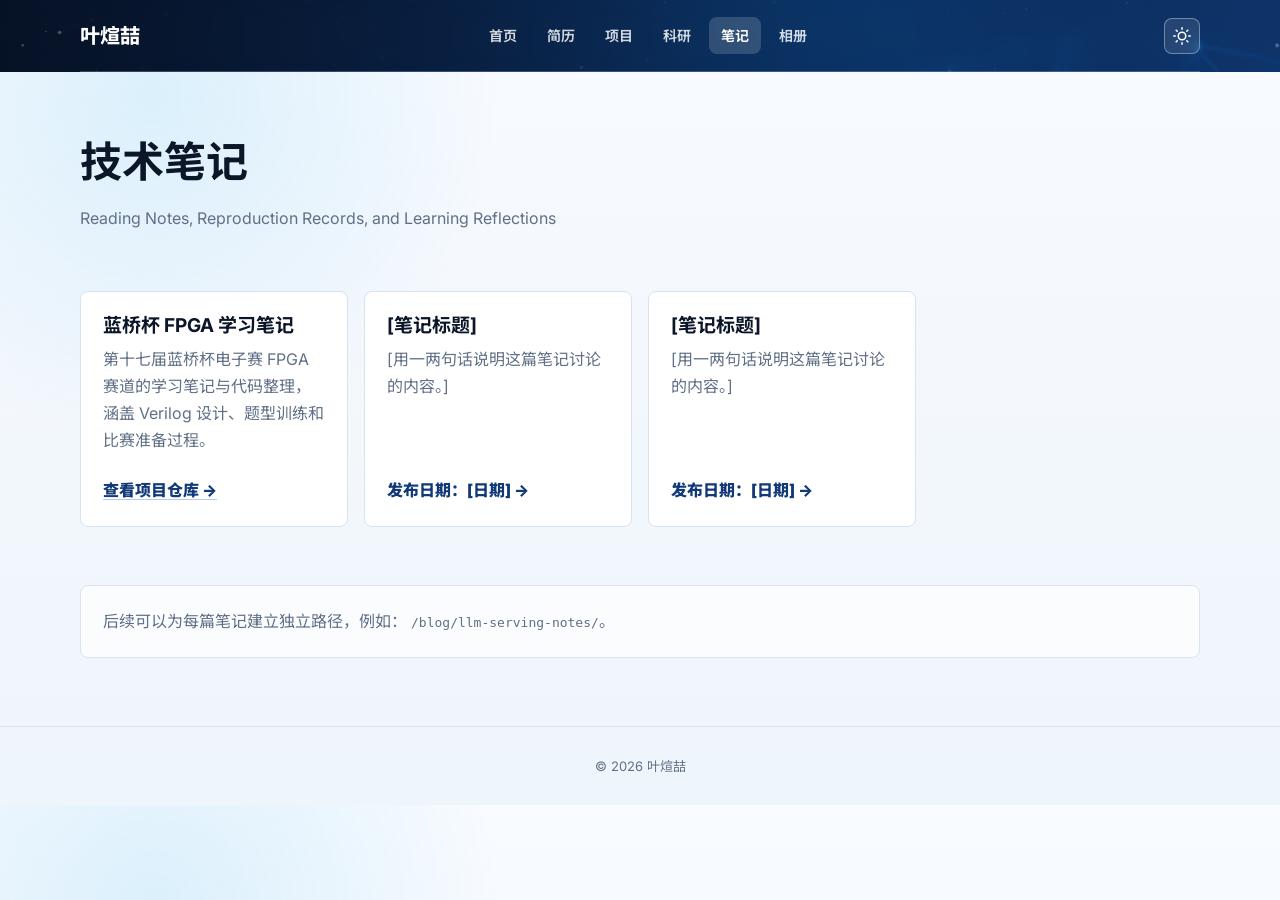
==== blog/index.html @ 45ea2458 "全面美化: 头像、暗色模式、打字机效果、滚动动画、汉堡菜单、粒子背景、SVG图标、联系方式、SEO优化" ====
<!doctype html>
<html lang="zh-CN">
<head>
  <meta charset="utf-8">
  <meta name="viewport" content="width=device-width, initial-scale=1">
  <title>叶煊喆 | Notes</title>
  <meta name="description" content="叶煊喆的技术笔记 — 课程学习、论文阅读、FPGA 开发与竞赛复现记录。">
  <link rel="icon" href="data:image/svg+xml,<svg xmlns='http://www.w3.org/2000/svg' viewBox='0 0 100 100'><text y='.9em' font-size='90'>⚡</text></svg>">
  <link rel="preconnect" href="https://fonts.googleapis.com">
  <link rel="preconnect" href="https://fonts.gstatic.com" crossorigin>
  <link rel="stylesheet" href="/assets/css/style.css">
</head>

<body>
  <header class="site-header">
    <canvas id="particle-canvas"></canvas>
    <div class="nav-wrap">
      <a class="brand" href="/">叶煊喆</a>
      <button class="hamburger" aria-label="菜单" aria-expanded="false">
        <span></span><span></span><span></span>
      </button>
      <nav class="nav">
        <a href="/">首页</a>
        <a href="/cv/">简历</a>
        <a href="/projects/">项目</a>
        <a href="/research/">科研</a>
        <a class="active" href="/blog/">笔记</a>
        <a href="/gallery/">相册</a>
      </nav>
      <button class="theme-toggle" aria-label="切换主题">
        <svg class="icon-sun" viewBox="0 0 24 24"><circle cx="12" cy="12" r="5"/><line x1="12" y1="1" x2="12" y2="3"/><line x1="12" y1="21" x2="12" y2="23"/><line x1="4.22" y1="4.22" x2="5.64" y2="5.64"/><line x1="18.36" y1="18.36" x2="19.78" y2="19.78"/><line x1="1" y1="12" x2="3" y2="12"/><line x1="21" y1="12" x2="23" y2="12"/><line x1="4.22" y1="19.78" x2="5.64" y2="18.36"/><line x1="18.36" y1="5.64" x2="19.78" y2="4.22"/></svg>
        <svg class="icon-moon" viewBox="0 0 24 24" style="display:none"><path d="M21 12.79A9 9 0 1 1 11.21 3 7 7 0 0 0 21 12.79z"/></svg>
      </button>
    </div>
  </header>

  <main>
    <div class="container">
      <h1 class="page-title">技术笔记</h1>
      <p class="page-intro">Reading Notes, Reproduction Records, and Learning Reflections</p>

      <section class="section">
        <div class="card-grid">
          <article class="card">
            <h3>蓝桥杯 FPGA 学习笔记</h3>
            <p>第十七届蓝桥杯电子赛 FPGA 赛道的学习笔记与代码整理，涵盖 Verilog 设计、题型训练和比赛准备过程。</p>
            <a class="card-link text-link" href="https://github.com/EricYXZ/lanqiao-fpga-17th" target="_blank" rel="noopener noreferrer">查看项目仓库</a>
          </article>

          <article class="card">
            <h3>[笔记标题]</h3>
            <p>[用一两句话说明这篇笔记讨论的内容。]</p>
            <span class="card-link">发布日期：[日期]</span>
          </article>

          <article class="card">
            <h3>[笔记标题]</h3>
            <p>[用一两句话说明这篇笔记讨论的内容。]</p>
            <span class="card-link">发布日期：[日期]</span>
          </article>
        </div>
      </section>

      <section class="section">
        <div class="empty-note">
          后续可以为每篇笔记建立独立路径，例如：
          <code>/blog/llm-serving-notes/</code>。
        </div>
      </section>
    </div>
  </main>

  <footer class="site-footer">
    <div>© 2026 叶煊喆</div>
    <div class="visitor-stats" id="busuanzi_container_site_pv" style="display:none;">
      累计访问 <span id="busuanzi_value_site_pv"></span> 次 · 累计访客 <span id="busuanzi_value_site_uv"></span> 人
    </div>
  </footer>
  <script src="/assets/js/main.js"></script>
  <script async src="https://busuanzi.ibruce.info/busuanzi/2.3/busuanzi.pure.mini.js"></script>
</body>
</html>
---- assets/css/style.css ----
@import url('https://fonts.googleapis.com/css2?family=Inter:wght@400;500;600;650;700;800;900&family=Noto+Sans+SC:wght@400;500;600;700;800;900&display=swap');

:root {
  --ink: #0b1628;
  --text: #203149;
  --muted: #607086;
  --line: #d7e3f1;
  --paper: #ffffff;
  --wash: #f4f8fd;
  --blue: #2563eb;
  --blue-dark: #123a78;
  --cyan: #0ea5e9;
  --gold: #f0b429;
  --green: #14b8a6;
  --shadow: 0 18px 40px rgba(9, 33, 72, 0.12);
  --shadow-soft: 0 10px 28px rgba(9, 33, 72, 0.08);
  --radius: 10px;
}

/* ===== Dark Mode ===== */
[data-theme="dark"],
@media (prefers-color-scheme: dark) {
  :root:not([data-theme="light"]) {
    --ink: #e8edf5;
    --text: #c0cdde;
    --muted: #7b8ca8;
    --line: #2a3850;
    --paper: #141f30;
    --wash: #0f1826;
    --shadow: 0 18px 40px rgba(0, 0, 0, 0.32);
    --shadow-soft: 0 10px 28px rgba(0, 0, 0, 0.24);
  }
  :root:not([data-theme="light"]) body {
    background: radial-gradient(circle at 12% 12%, rgba(14, 165, 233, 0.08), transparent 26%),
                linear-gradient(180deg, #101c2e 0%, #0d1522 42%, #0a101c 100%);
  }
  :root:not([data-theme="light"]) .intro-band {
    background: var(--paper);
  }
  :root:not([data-theme="light"]) .site-footer {
    border-color: var(--line);
  }
  :root:not([data-theme="light"]) .summary {
    background: linear-gradient(135deg, #1a2a44, #141f30);
  }
  :root:not([data-theme="light"]) .tag {
    background: var(--paper);
    border-color: var(--line);
    color: #93b8e8;
  }
  :root:not([data-theme="light"]) .tag:hover {
    background: #1a3a5c;
  }
  :root:not([data-theme="light"]) .card-icon {
    background: #1e3050;
    color: #6ab0f0;
  }
  :root:not([data-theme="light"]) .card:hover .card-icon {
    color: var(--paper);
    background: linear-gradient(135deg, var(--blue), var(--cyan));
  }
  :root:not([data-theme="light"]) .photo-card {
    background: var(--paper);
  }
  :root:not([data-theme="light"]) .certificate-link::after {
    background: #1e3050;
    color: #6ab0f0;
  }
}

* {
  box-sizing: border-box;
}

html {
  scroll-behavior: smooth;
}

body {
  margin: 0;
  color: var(--text);
  background:
    radial-gradient(circle at 12% 12%, rgba(14, 165, 233, 0.12), transparent 26%),
    linear-gradient(180deg, #f8fbff 0%, var(--wash) 42%, #eef5fb 100%);
  font-family: "Inter", "Noto Sans SC", "Microsoft YaHei", "PingFang SC", Arial, sans-serif;
  line-height: 1.7;
}

a {
  color: inherit;
  text-decoration: none;
}

.text-link,
.entry-title a {
  color: var(--blue-dark);
  font-weight: 800;
  text-decoration: underline;
  text-decoration-color: rgba(37, 99, 235, 0.35);
  text-underline-offset: 3px;
  transition: color 0.18s ease, text-decoration-color 0.18s ease;
}

.text-link:hover,
.entry-title a:hover {
  color: var(--blue);
  text-decoration-color: currentColor;
}

.site-header {
  position: relative;
  overflow: hidden;
  color: var(--paper);
  background:
    linear-gradient(90deg, rgba(6, 18, 38, 0.92), rgba(10, 37, 78, 0.68) 48%, rgba(6, 18, 38, 0.2)),
    url("/assets/img/hero-chip.png") center / cover no-repeat;
  background-attachment: fixed;
}

.site-header:not(.hero-header) {
  background:
    linear-gradient(90deg, rgba(6, 18, 38, 0.94), rgba(18, 64, 127, 0.76)),
    url("/assets/img/hero-chip.png") center 40% / cover no-repeat;
  background-attachment: fixed;
}

.nav-wrap,
.container {
  width: min(1120px, calc(100% - 40px));
  margin: 0 auto;
}

.nav-wrap {
  position: relative;
  z-index: 1;
  min-height: 72px;
  display: flex;
  align-items: center;
  justify-content: space-between;
  gap: 24px;
  border-bottom: 1px solid rgba(255, 255, 255, 0.2);
  backdrop-filter: blur(10px);
}

.brand {
  font-size: 20px;
  font-weight: 800;
  letter-spacing: 0;
}

.nav {
  display: flex;
  flex-wrap: wrap;
  gap: 6px;
}

.nav a {
  position: relative;
  padding: 7px 12px;
  border-radius: 8px;
  color: rgba(255, 255, 255, 0.82);
  font-size: 14px;
  font-weight: 650;
  transition: background 0.18s ease, color 0.18s ease, transform 0.18s ease;
}

.nav a:hover,
.nav a.active {
  color: var(--paper);
  background: rgba(255, 255, 255, 0.16);
}

.nav a:hover {
  transform: translateY(-2px);
}

.hero-header {
  min-height: 78vh;
}

.hero {
  max-width: 760px;
  margin-left: max(calc((100% - 1120px) / 2), 20px);
  padding: clamp(78px, 12vw, 132px) 0 clamp(44px, 7vw, 72px);
}

.eyebrow,
.section-kicker {
  margin: 0 0 10px;
  color: var(--gold);
  font-size: 12px;
  font-weight: 800;
  letter-spacing: 0;
  text-transform: uppercase;
}

.hero h1 {
  margin: 0;
  color: var(--paper);
  font-size: clamp(46px, 8vw, 82px);
  line-height: 0.98;
  letter-spacing: 0;
}

.hero-copy {
  max-width: 680px;
  margin: 24px 0 0;
  color: rgba(255, 255, 255, 0.9);
  font-size: clamp(17px, 2vw, 20px);
}

.hero-actions {
  display: flex;
  flex-wrap: wrap;
  gap: 12px;
  margin-top: 32px;
}

.button {
  display: inline-flex;
  min-height: 44px;
  align-items: center;
  justify-content: center;
  padding: 10px 18px;
  border-radius: 8px;
  font-weight: 800;
  transition: transform 0.18s ease, box-shadow 0.18s ease, background 0.18s ease;
}

.button.primary {
  color: var(--ink);
  background: var(--paper);
}

.button.secondary {
  border: 1px solid rgba(255, 255, 255, 0.6);
  color: var(--paper);
}

.button:hover {
  transform: translateY(-2px);
  box-shadow: 0 14px 26px rgba(0, 0, 0, 0.18);
}

.hero-meta {
  display: grid;
  max-width: 680px;
  grid-template-columns: repeat(3, minmax(0, 1fr));
  gap: 1px;
  margin-top: 48px;
  overflow: hidden;
  border: 1px solid rgba(255, 255, 255, 0.22);
  border-radius: 8px;
  background: rgba(255, 255, 255, 0.18);
  backdrop-filter: blur(12px);
}

.hero-meta div {
  min-width: 0;
  padding: 16px;
  background: rgba(255, 255, 255, 0.1);
  transition: background 0.18s ease, transform 0.18s ease;
}

.hero-meta div:hover {
  background: rgba(255, 255, 255, 0.17);
  transform: translateY(-2px);
}

.meta-value,
.meta-label {
  display: block;
}

.meta-value {
  overflow: hidden;
  color: var(--paper);
  font-weight: 800;
  text-overflow: ellipsis;
  white-space: nowrap;
}

.meta-label {
  margin-top: 2px;
  color: rgba(255, 255, 255, 0.72);
  font-size: 12px;
}

main {
  padding: 0 0 68px;
}

.intro-band {
  border-bottom: 1px solid var(--line);
  background: var(--paper);
}

.intro-grid {
  display: grid;
  grid-template-columns: minmax(170px, 0.7fr) minmax(0, 1.8fr);
  gap: 42px;
  padding: 44px 0;
}

.intro-grid h2,
.section-heading h2,
.section h2 {
  margin: 0;
  color: var(--ink);
  font-size: clamp(25px, 3vw, 34px);
  line-height: 1.18;
}

.lead {
  margin: 0;
  color: var(--text);
  font-size: 18px;
}

.section {
  margin-top: 58px;
}

.section-heading {
  margin-bottom: 22px;
}

.section h2,
.section-heading h2,
.intro-grid h2 {
  position: relative;
}

.section h2::after,
.section-heading h2::after,
.intro-grid h2::after {
  content: "";
  width: 44px;
  height: 3px;
  display: block;
  margin-top: 12px;
  border-radius: 999px;
  background: linear-gradient(90deg, var(--blue), var(--green));
}

.feature-grid {
  display: grid;
  grid-template-columns: repeat(3, minmax(0, 1fr));
  gap: 18px;
}

.feature,
.card,
.summary,
.empty-note {
  border: 1px solid var(--line);
  border-radius: 8px;
  background: var(--paper);
  transition: transform 0.2s ease, box-shadow 0.2s ease, border-color 0.2s ease, background 0.2s ease;
}

.feature {
  padding: 22px;
  box-shadow: 0 10px 24px rgba(29, 47, 39, 0.06);
}

.feature:hover,
.summary:hover,
.empty-note:hover {
  transform: translateY(-3px);
  border-color: rgba(37, 99, 235, 0.24);
  box-shadow: var(--shadow-soft);
}

.feature-mark {
  display: inline-block;
  margin-bottom: 18px;
  color: var(--cyan);
  font-size: 12px;
  font-weight: 900;
}

.feature h3,
.card h3 {
  margin: 0 0 8px;
  color: var(--ink);
  font-size: 19px;
  line-height: 1.28;
}

.feature p,
.card p {
  margin: 0;
  color: var(--muted);
}

.card-grid {
  display: grid;
  grid-template-columns: repeat(4, minmax(0, 1fr));
  gap: 16px;
}

.home-card-grid {
  grid-template-columns: repeat(5, minmax(0, 1fr));
}

.card {
  min-height: 220px;
  display: flex;
  flex-direction: column;
  padding: 22px;
}

.card:hover {
  transform: translateY(-5px);
  border-color: rgba(37, 99, 235, 0.35);
  box-shadow: var(--shadow);
}

.card:hover .card-icon {
  color: var(--paper);
  background: linear-gradient(135deg, var(--blue), var(--cyan));
}

.card-icon {
  width: 42px;
  height: 42px;
  display: inline-flex;
  align-items: center;
  justify-content: center;
  margin-bottom: 24px;
  border-radius: 8px;
  color: var(--blue-dark);
  background: #e6f0ff;
  font-size: 12px;
  font-weight: 900;
  transition: color 0.18s ease, background 0.18s ease, transform 0.18s ease;
}

.card:hover .card-icon {
  transform: scale(1.06);
}

.card-link {
  margin-top: auto;
  padding-top: 22px;
  color: var(--blue-dark);
  font-weight: 850;
}

.card-link::after {
  content: " ->";
}

.page-title {
  margin: 0 0 8px;
  color: var(--ink);
  font-size: clamp(30px, 4vw, 42px);
}

.page-intro {
  margin: 0 0 36px;
  color: var(--muted);
}

body > main > .container:first-child {
  padding-top: 54px;
}

.section h2 {
  margin-bottom: 18px;
  font-size: 24px;
}

.summary {
  padding: 22px;
  border-left: 5px solid var(--blue);
  background: linear-gradient(135deg, #edf5ff, #f9fcff);
}

.entry {
  position: relative;
  margin-left: 6px;
  padding: 0 0 30px 24px;
  border-left: 1px solid var(--line);
  transition: transform 0.2s ease;
}

.entry:last-child {
  padding-bottom: 0;
}

.entry::before {
  content: "";
  position: absolute;
  top: 8px;
  left: -6px;
  width: 11px;
  height: 11px;
  border-radius: 50%;
  background: var(--cyan);
  box-shadow: 0 0 0 5px rgba(14, 165, 233, 0.12);
  transition: transform 0.2s ease, box-shadow 0.2s ease, background 0.2s ease;
}

.entry:hover {
  transform: translateX(4px);
}

.entry:hover::before {
  background: var(--gold);
  box-shadow: 0 0 0 7px rgba(215, 168, 74, 0.15);
  transform: scale(1.12);
}

.entry-header {
  display: flex;
  flex-wrap: wrap;
  align-items: baseline;
  justify-content: space-between;
  gap: 12px;
}

.entry-title {
  margin: 0;
  color: var(--ink);
  font-size: 18px;
  font-weight: 800;
}

.organization {
  margin: 4px 0 8px;
  color: var(--blue-dark);
  font-weight: 750;
}

.date {
  color: var(--muted);
  font-size: 14px;
}

.award-group {
  margin-top: 16px;
}

.award-toggle {
  position: relative;
  width: fit-content;
  min-height: 42px;
  display: flex;
  align-items: center;
  gap: 8px;
  padding: 8px 16px;
  border: 1px solid var(--line);
  border-radius: 8px;
  color: var(--blue-dark);
  background: var(--paper);
  cursor: pointer;
  font-weight: 850;
  user-select: none;
  transition: transform 0.18s ease, box-shadow 0.18s ease, border-color 0.18s ease, background 0.18s ease;
}

.award-toggle::before {
  content: "+";
  width: 20px;
  height: 20px;
  display: inline-flex;
  align-items: center;
  justify-content: center;
  border-radius: 50%;
  color: var(--paper);
  background: var(--blue);
  font-size: 14px;
  line-height: 1;
  transition: transform 0.22s ease, background 0.18s ease;
}

.award-group[open] > .award-toggle::before {
  transform: rotate(45deg);
  background: var(--green);
}

.award-toggle:hover {
  transform: translateY(-2px);
  border-color: rgba(37, 99, 235, 0.35);
  box-shadow: 0 8px 18px rgba(9, 33, 72, 0.08);
}

.award-list {
  margin-top: 22px;
}

.animated-details > .award-list {
  max-height: var(--details-height, none);
  overflow: hidden;
  opacity: 1;
  transform: translateY(0);
  transition: max-height 0.26s ease, opacity 0.22s ease, transform 0.22s ease;
}

.animated-details.is-closing > .award-list,
.animated-details:not([open]) > .award-list {
  max-height: 0;
  opacity: 0;
  transform: translateY(-8px);
}

.animated-details.is-opening > .award-list {
  max-height: var(--details-height, 1000px);
  opacity: 1;
  transform: translateY(0);
}

.certificate-link {
  white-space: nowrap;
  display: inline-flex;
  align-items: center;
  gap: 6px;
  padding: 2px 0;
}

.certificate-link::after {
  content: "证书";
  padding: 2px 7px;
  border-radius: 999px;
  background: #e6f0ff;
  color: var(--blue-dark);
  font-size: 12px;
  font-weight: 800;
  text-decoration: none;
  transition: background 0.18s ease, color 0.18s ease;
}

.certificate-link:hover::after {
  color: var(--paper);
  background: var(--blue);
}

.certificate-missing {
  color: var(--muted);
  font-size: 14px;
}

ul {
  margin: 8px 0 0;
  padding-left: 22px;
}

.tags {
  display: flex;
  flex-wrap: wrap;
  gap: 9px;
}

.tag {
  padding: 6px 12px;
  border: 1px solid #c8d9f0;
  border-radius: 999px;
  background: var(--paper);
  color: var(--blue-dark);
  font-size: 14px;
  font-weight: 650;
  transition: transform 0.18s ease, border-color 0.18s ease, background 0.18s ease, color 0.18s ease;
}

.tag:hover {
  transform: translateY(-2px);
  border-color: rgba(20, 184, 166, 0.45);
  background: #e9fbf8;
  color: #0f766e;
}

.empty-note {
  padding: 22px;
  color: var(--muted);
  background: rgba(255, 255, 255, 0.72);
}

.gallery-heading {
  display: flex;
  align-items: end;
  justify-content: space-between;
  gap: 24px;
  margin-bottom: 22px;
}

.gallery-caption {
  max-width: 360px;
  margin: 0;
  color: var(--muted);
  text-align: right;
}

.photo-grid {
  display: grid;
  grid-template-columns: repeat(3, minmax(0, 1fr));
  gap: 18px;
}

.photo-card {
  min-width: 0;
  margin: 0;
  overflow: hidden;
  border: 1px solid var(--line);
  border-radius: 8px;
  background: var(--paper);
  box-shadow: 0 10px 24px rgba(29, 47, 39, 0.06);
  transition: transform 0.22s ease, box-shadow 0.22s ease, border-color 0.22s ease;
}

.photo-card:hover {
  transform: translateY(-4px);
  border-color: rgba(37, 99, 235, 0.28);
  box-shadow: var(--shadow);
}

.photo-card--wide {
  grid-column: span 2;
}

.photo-card img {
  width: 100%;
  aspect-ratio: 16 / 10;
  display: block;
  object-fit: cover;
  background: #dbe6f4;
  transition: transform 0.28s ease, filter 0.28s ease;
}

.photo-card:hover img {
  transform: scale(1.025);
  filter: saturate(1.08) contrast(1.04);
}

.photo-card figcaption {
  display: flex;
  align-items: baseline;
  justify-content: space-between;
  gap: 14px;
  padding: 14px 16px 16px;
}

.photo-card strong {
  color: var(--ink);
  line-height: 1.35;
}

.photo-card span {
  flex: 0 0 auto;
  color: var(--muted);
  font-size: 13px;
}

.site-footer {
  padding: 28px 0;
  border-top: 1px solid var(--line);
  color: var(--muted);
  font-size: 13px;
  text-align: center;
}

@media (max-width: 920px) {
  .feature-grid,
  .card-grid {
    grid-template-columns: repeat(2, minmax(0, 1fr));
  }

  .home-card-grid {
    grid-template-columns: repeat(5, minmax(150px, 1fr));
    overflow-x: auto;
    padding-bottom: 8px;
  }

  .intro-grid {
    grid-template-columns: 1fr;
    gap: 18px;
  }

  .gallery-heading {
    align-items: start;
    flex-direction: column;
    gap: 10px;
  }

  .gallery-caption {
    max-width: none;
    text-align: left;
  }

  .photo-grid {
    grid-template-columns: 1fr;
  }

  .photo-card--wide {
    grid-column: auto;
  }
}

@media (max-width: 720px) {
  .nav-wrap,
  .container {
    width: min(100% - 28px, 1120px);
  }

  .nav-wrap {
    min-height: auto;
    padding: 15px 0;
    align-items: flex-start;
    flex-direction: column;
  }

  .nav {
    width: 100%;
  }

  .nav a {
    padding: 6px 9px;
  }

  .hero-header {
    min-height: 74vh;
  }

  .hero {
    margin: 0 auto;
    padding: 58px 0 36px;
  }

  .hero-meta {
    grid-template-columns: 1fr;
    margin-top: 34px;
  }

  .feature-grid,
  .card-grid {
    grid-template-columns: 1fr;
  }

  .home-card-grid {
    grid-template-columns: repeat(5, minmax(150px, 1fr));
  }

  .card {
    min-height: 188px;
  }
}


.visitor-stats {
  margin-top: 4px;
  font-variant-numeric: tabular-nums;
}

/* ===== Hamburger Menu ===== */
.hamburger {
  display: none;
  flex-direction: column;
  justify-content: center;
  align-items: center;
  width: 40px;
  height: 40px;
  border: 1px solid rgba(255, 255, 255, 0.35);
  border-radius: 8px;
  background: rgba(255, 255, 255, 0.1);
  cursor: pointer;
  gap: 5px;
  padding: 0;
  backdrop-filter: blur(6px);
  transition: border-color 0.2s ease, background 0.2s ease;
}

.hamburger:hover {
  border-color: rgba(255, 255, 255, 0.6);
  background: rgba(255, 255, 255, 0.18);
}

.hamburger span {
  display: block;
  width: 20px;
  height: 2px;
  border-radius: 2px;
  background: var(--paper);
  transition: transform 0.25s ease, opacity 0.25s ease;
}

.hamburger.open span:nth-child(1) {
  transform: translateY(7px) rotate(45deg);
}

.hamburger.open span:nth-child(2) {
  opacity: 0;
}

.hamburger.open span:nth-child(3) {
  transform: translateY(-7px) rotate(-45deg);
}

@media (max-width: 720px) {
  .hamburger {
    display: flex;
  }

  .nav {
    display: none;
    width: 100%;
    flex-direction: column;
    padding: 8px 0;
    gap: 2px;
  }

  .nav.open {
    display: flex;
  }

  .nav a {
    width: 100%;
    padding: 10px 12px;
    border-radius: 6px;
  }
}

/* ===== Hero Avatar ===== */
.hero-avatar-wrap {
  margin-bottom: 20px;
}

.hero-avatar {
  width: 90px;
  height: 90px;
  border-radius: 50%;
  border: 3px solid rgba(255, 255, 255, 0.55);
  object-fit: cover;
  box-shadow: 0 8px 32px rgba(0, 0, 0, 0.25);
  transition: transform 0.28s ease, border-color 0.28s ease, box-shadow 0.28s ease;
}

.hero-avatar:hover {
  transform: scale(1.06);
  border-color: rgba(255, 255, 255, 0.85);
  box-shadow: 0 12px 40px rgba(0, 0, 0, 0.32);
}

@media (max-width: 720px) {
  .hero-avatar {
    width: 70px;
    height: 70px;
  }
}

/* ===== Typewriter ===== */
.typewriter-cursor {
  display: inline-block;
  animation: blink 0.75s step-end infinite;
  color: var(--gold);
  font-weight: 300;
}

@keyframes blink {
  0%, 100% { opacity: 1; }
  50% { opacity: 0; }
}

/* ===== Scroll Reveal ===== */
.reveal {
  opacity: 0;
  transform: translateY(32px);
  transition: opacity 0.6s cubic-bezier(0.22, 0.61, 0.36, 1),
              transform 0.6s cubic-bezier(0.22, 0.61, 0.36, 1);
}

.reveal.is-visible {
  opacity: 1;
  transform: translateY(0);
}

.reveal-delay-1 { transition-delay: 0.08s; }
.reveal-delay-2 { transition-delay: 0.16s; }
.reveal-delay-3 { transition-delay: 0.24s; }
.reveal-delay-4 { transition-delay: 0.32s; }

@media (prefers-reduced-motion: reduce) {
  .reveal {
    opacity: 1;
    transform: none;
    transition: none;
  }
}

/* ===== Back to Top Button ===== */
.back-to-top {
  position: fixed;
  bottom: 28px;
  right: 28px;
  z-index: 999;
  width: 44px;
  height: 44px;
  display: flex;
  align-items: center;
  justify-content: center;
  border: 1px solid var(--line);
  border-radius: 50%;
  background: var(--paper);
  color: var(--blue);
  font-size: 20px;
  cursor: pointer;
  opacity: 0;
  transform: translateY(16px);
  pointer-events: none;
  box-shadow: var(--shadow-soft);
  transition: opacity 0.28s ease, transform 0.28s ease, background 0.2s ease,
              box-shadow 0.2s ease, border-color 0.2s ease;
}

.back-to-top.is-visible {
  opacity: 1;
  transform: translateY(0);
  pointer-events: auto;
}

.back-to-top:hover {
  background: var(--blue);
  color: var(--paper);
  border-color: var(--blue);
  box-shadow: var(--shadow);
  transform: translateY(-3px);
}

/* ===== Button Gradient Enhancement ===== */
.button.primary {
  background: linear-gradient(135deg, #ffffff 0%, #f0f4ff 100%);
}

.button.primary:hover {
  background: linear-gradient(135deg, #ffffff 0%, #e0ebff 100%);
}

.button.secondary:hover {
  background: rgba(255, 255, 255, 0.12);
}

/* ===== SVG Card Icons ===== */
.card-icon {
  width: 42px;
  height: 42px;
  display: inline-flex;
  align-items: center;
  justify-content: center;
  margin-bottom: 24px;
  border-radius: 8px;
  color: var(--blue-dark);
  background: #e6f0ff;
  font-size: 12px;
  font-weight: 900;
  transition: color 0.18s ease, background 0.18s ease, transform 0.18s ease;
}

.card-icon svg {
  width: 20px;
  height: 20px;
  fill: none;
  stroke: currentColor;
  stroke-width: 2;
  stroke-linecap: round;
  stroke-linejoin: round;
}

.card:hover .card-icon {
  color: var(--paper);
  background: linear-gradient(135deg, var(--blue), var(--cyan));
  transform: scale(1.06);
}

/* ===== Contact Band ===== */
.contact-band {
  margin-top: 58px;
  padding: 44px 0;
  border-top: 1px solid var(--line);
  border-bottom: 1px solid var(--line);
  background: var(--paper);
}

.contact-grid {
  display: grid;
  grid-template-columns: repeat(2, minmax(0, 1fr));
  gap: 32px;
}

.contact-item {
  display: flex;
  align-items: center;
  gap: 16px;
  padding: 18px 22px;
  border: 1px solid var(--line);
  border-radius: var(--radius);
  background: var(--wash);
  transition: transform 0.2s ease, box-shadow 0.2s ease, border-color 0.2s ease;
  text-decoration: none;
  color: inherit;
}

.contact-item:hover {
  transform: translateY(-3px);
  border-color: rgba(37, 99, 235, 0.3);
  box-shadow: var(--shadow-soft);
}

.contact-icon-box {
  width: 44px;
  height: 44px;
  display: flex;
  align-items: center;
  justify-content: center;
  border-radius: 8px;
  background: linear-gradient(135deg, var(--blue), var(--cyan));
  color: var(--paper);
  flex-shrink: 0;
}

.contact-icon-box svg {
  width: 20px;
  height: 20px;
  fill: none;
  stroke: currentColor;
  stroke-width: 2;
  stroke-linecap: round;
  stroke-linejoin: round;
}

.contact-label {
  font-size: 12px;
  color: var(--muted);
  font-weight: 600;
  text-transform: uppercase;
  letter-spacing: 0.5px;
}

.contact-value {
  font-weight: 700;
  color: var(--ink);
  margin-top: 2px;
}

@media (max-width: 600px) {
  .contact-grid {
    grid-template-columns: 1fr;
  }
}

/* ===== Theme Toggle ===== */
.theme-toggle {
  width: 36px;
  height: 36px;
  display: flex;
  align-items: center;
  justify-content: center;
  border: 1px solid rgba(255, 255, 255, 0.35);
  border-radius: 8px;
  background: rgba(255, 255, 255, 0.1);
  color: var(--paper);
  cursor: pointer;
  font-size: 16px;
  backdrop-filter: blur(6px);
  transition: border-color 0.2s ease, background 0.2s ease, transform 0.2s ease;
  margin-left: 8px;
}

.theme-toggle:hover {
  border-color: rgba(255, 255, 255, 0.6);
  background: rgba(255, 255, 255, 0.18);
  transform: scale(1.08);
}

.theme-toggle svg {
  width: 18px;
  height: 18px;
  fill: none;
  stroke: currentColor;
  stroke-width: 2;
  stroke-linecap: round;
  stroke-linejoin: round;
}

/* ===== Particle Canvas Layer ===== */
#particle-canvas {
  position: absolute;
  top: 0;
  left: 0;
  width: 100%;
  height: 100%;
  pointer-events: none;
  opacity: 0.4;
}
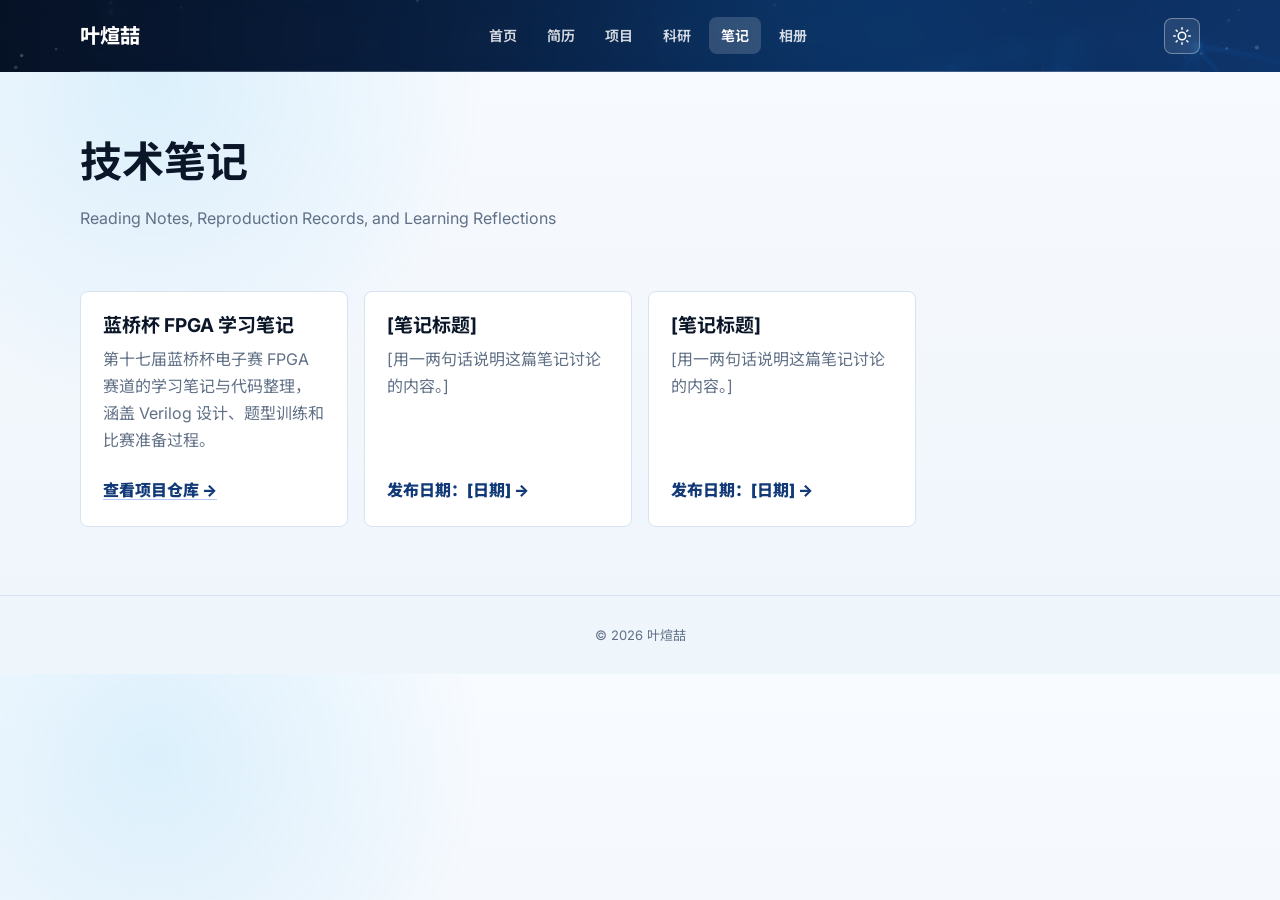
==== commit 158cb7c2: "删除笔记页面底部标注文字" ====
--- a/blog/index.html
+++ b/blog/index.html
@@ -60,13 +60,6 @@
           </article>
         </div>
       </section>
-
-      <section class="section">
-        <div class="empty-note">
-          后续可以为每篇笔记建立独立路径，例如：
-          <code>/blog/llm-serving-notes/</code>。
-        </div>
-      </section>
     </div>
   </main>
 
--- a/assets/css/style.css
+++ b/assets/css/style.css
@@ -18,7 +18,195 @@
 }
 
 /* ===== Dark Mode ===== */
-[data-theme="dark"],
+/* 手动切换 */
+:root[data-theme="dark"] {
+  --ink: #e8edf5;
+  --text: #c0cdde;
+  --muted: #7b8ca8;
+  --line: #2a3850;
+  --paper: #141f30;
+  --wash: #0f1826;
+  --blue-dark: #7eb8f0;
+  --shadow: 0 18px 40px rgba(0, 0, 0, 0.32);
+  --shadow-soft: 0 10px 28px rgba(0, 0, 0, 0.24);
+}
+
+[data-theme="dark"] body {
+  background: radial-gradient(circle at 12% 12%, rgba(14, 165, 233, 0.08), transparent 26%),
+              linear-gradient(180deg, #101c2e 0%, #0d1522 42%, #0a101c 100%);
+}
+
+[data-theme="dark"] .intro-band {
+  background: var(--paper);
+}
+
+[data-theme="dark"] .site-footer {
+  border-color: var(--line);
+}
+
+[data-theme="dark"] .summary {
+  background: linear-gradient(135deg, #1a2a44, #141f30);
+}
+
+[data-theme="dark"] .tag {
+  background: var(--paper);
+  border-color: var(--line);
+  color: #93b8e8;
+}
+
+[data-theme="dark"] .tag:hover {
+  background: #1a3a5c;
+}
+
+[data-theme="dark"] .card-icon {
+  background: #1e3050;
+  color: #6ab0f0;
+}
+
+[data-theme="dark"] .card:hover .card-icon {
+  color: var(--paper);
+  background: linear-gradient(135deg, var(--blue), var(--cyan));
+}
+
+[data-theme="dark"] .photo-card {
+  background: var(--paper);
+}
+
+[data-theme="dark"] .certificate-link::after {
+  background: #1e3050;
+  color: #6ab0f0;
+}
+
+[data-theme="dark"] .contact-band {
+  background: var(--paper);
+}
+
+[data-theme="dark"] .contact-item {
+  background: var(--wash);
+  border-color: var(--line);
+}
+
+[data-theme="dark"] .back-to-top {
+  background: var(--paper);
+  border-color: var(--line);
+}
+
+[data-theme="dark"] .back-to-top:hover {
+  background: var(--blue);
+  color: #fff;
+}
+
+[data-theme="dark"] .empty-note {
+  background: rgba(255, 255, 255, 0.05);
+}
+
+[data-theme="dark"] .feature,
+[data-theme="dark"] .card,
+[data-theme="dark"] .summary,
+[data-theme="dark"] .empty-note {
+  border-color: var(--line);
+}
+
+/* --- Hero 区域深色模式保持不变（Hero 始终为暗色背景） --- */
+[data-theme="dark"] .brand,
+[data-theme="dark"] .hero h1,
+[data-theme="dark"] .hero-copy,
+[data-theme="dark"] .meta-value {
+  color: #ffffff;
+}
+
+[data-theme="dark"] .meta-label {
+  color: rgba(255, 255, 255, 0.72);
+}
+
+[data-theme="dark"] .button.primary {
+  color: #0b1628;
+  background: #ffffff;
+}
+
+[data-theme="dark"] .button.secondary {
+  color: #ffffff;
+  border-color: rgba(255, 255, 255, 0.6);
+}
+
+[data-theme="dark"] .nav a.active,
+[data-theme="dark"] .nav a:hover {
+  color: #ffffff;
+}
+
+/* --- 显式深色模式文字颜色 --- */
+[data-theme="dark"] .section h2,
+[data-theme="dark"] .section-heading h2,
+[data-theme="dark"] .intro-grid h2,
+[data-theme="dark"] .page-title,
+[data-theme="dark"] .feature h3,
+[data-theme="dark"] .card h3,
+[data-theme="dark"] .entry-title,
+[data-theme="dark"] .entry-title a,
+[data-theme="dark"] .contact-value {
+  color: #e8edf5;
+}
+
+[data-theme="dark"] .lead,
+[data-theme="dark"] .feature p,
+[data-theme="dark"] .card p,
+[data-theme="dark"] .entry p,
+[data-theme="dark"] .entry li,
+[data-theme="dark"] .page-intro,
+[data-theme="dark"] .contact-label {
+  color: #c0cdde;
+}
+
+[data-theme="dark"] .section-kicker,
+[data-theme="dark"] .feature-mark,
+[data-theme="dark"] .gallery-caption,
+[data-theme="dark"] .photo-card span,
+[data-theme="dark"] .date,
+[data-theme="dark"] .empty-note,
+[data-theme="dark"] .certificate-missing {
+  color: #7b8ca8;
+}
+
+[data-theme="dark"] .text-link,
+[data-theme="dark"] .entry-title a,
+[data-theme="dark"] .card-link,
+[data-theme="dark"] .organization {
+  color: #7eb8f0;
+}
+
+[data-theme="dark"] .text-link:hover,
+[data-theme="dark"] .entry-title a:hover {
+  color: #a0d0ff;
+}
+
+[data-theme="dark"] .award-toggle {
+  color: #7eb8f0;
+  background: var(--paper);
+  border-color: var(--line);
+}
+
+[data-theme="dark"] .award-toggle:hover {
+  border-color: rgba(37, 99, 235, 0.4);
+  background: #1a2d48;
+}
+
+[data-theme="dark"] .entry {
+  border-left-color: var(--line);
+}
+
+[data-theme="dark"] .contact-item:hover {
+  background: #1a2d48;
+}
+
+[data-theme="dark"] .photo-card figcaption strong {
+  color: #e8edf5;
+}
+
+[data-theme="dark"] .giscus-container {
+  color-scheme: dark;
+}
+
+/* 系统偏好自动检测 */
 @media (prefers-color-scheme: dark) {
   :root:not([data-theme="light"]) {
     --ink: #e8edf5;
@@ -27,44 +215,180 @@
     --line: #2a3850;
     --paper: #141f30;
     --wash: #0f1826;
+    --blue-dark: #7eb8f0;
     --shadow: 0 18px 40px rgba(0, 0, 0, 0.32);
     --shadow-soft: 0 10px 28px rgba(0, 0, 0, 0.24);
   }
+
   :root:not([data-theme="light"]) body {
     background: radial-gradient(circle at 12% 12%, rgba(14, 165, 233, 0.08), transparent 26%),
                 linear-gradient(180deg, #101c2e 0%, #0d1522 42%, #0a101c 100%);
   }
+
   :root:not([data-theme="light"]) .intro-band {
     background: var(--paper);
   }
+
   :root:not([data-theme="light"]) .site-footer {
     border-color: var(--line);
   }
+
   :root:not([data-theme="light"]) .summary {
     background: linear-gradient(135deg, #1a2a44, #141f30);
   }
+
   :root:not([data-theme="light"]) .tag {
     background: var(--paper);
     border-color: var(--line);
     color: #93b8e8;
   }
+
   :root:not([data-theme="light"]) .tag:hover {
     background: #1a3a5c;
   }
+
   :root:not([data-theme="light"]) .card-icon {
     background: #1e3050;
     color: #6ab0f0;
   }
+
   :root:not([data-theme="light"]) .card:hover .card-icon {
     color: var(--paper);
     background: linear-gradient(135deg, var(--blue), var(--cyan));
   }
+
   :root:not([data-theme="light"]) .photo-card {
     background: var(--paper);
   }
+
   :root:not([data-theme="light"]) .certificate-link::after {
     background: #1e3050;
     color: #6ab0f0;
+  }
+
+  :root:not([data-theme="light"]) .contact-band {
+    background: var(--paper);
+  }
+
+  :root:not([data-theme="light"]) .contact-item {
+    background: var(--wash);
+    border-color: var(--line);
+  }
+
+  :root:not([data-theme="light"]) .back-to-top {
+    background: var(--paper);
+    border-color: var(--line);
+  }
+
+  :root:not([data-theme="light"]) .back-to-top:hover {
+    background: var(--blue);
+    color: #fff;
+  }
+
+  :root:not([data-theme="light"]) .empty-note {
+    background: rgba(255, 255, 255, 0.05);
+  }
+
+  :root:not([data-theme="light"]) .feature,
+  :root:not([data-theme="light"]) .card,
+  :root:not([data-theme="light"]) .summary,
+  :root:not([data-theme="light"]) .empty-note {
+    border-color: var(--line);
+  }
+
+  /* --- Hero 区域深色模式保持不变 --- */
+  :root:not([data-theme="light"]) .brand,
+  :root:not([data-theme="light"]) .hero h1,
+  :root:not([data-theme="light"]) .hero-copy,
+  :root:not([data-theme="light"]) .meta-value {
+    color: #ffffff;
+  }
+
+  :root:not([data-theme="light"]) .meta-label {
+    color: rgba(255, 255, 255, 0.72);
+  }
+
+  :root:not([data-theme="light"]) .button.primary {
+    color: #0b1628;
+    background: #ffffff;
+  }
+
+  :root:not([data-theme="light"]) .button.secondary {
+    color: #ffffff;
+    border-color: rgba(255, 255, 255, 0.6);
+  }
+
+  :root:not([data-theme="light"]) .nav a.active,
+  :root:not([data-theme="light"]) .nav a:hover {
+    color: #ffffff;
+  }
+
+  /* --- 显式深色模式文字颜色（系统自动检测） --- */
+  :root:not([data-theme="light"]) .section h2,
+  :root:not([data-theme="light"]) .section-heading h2,
+  :root:not([data-theme="light"]) .intro-grid h2,
+  :root:not([data-theme="light"]) .page-title,
+  :root:not([data-theme="light"]) .feature h3,
+  :root:not([data-theme="light"]) .card h3,
+  :root:not([data-theme="light"]) .entry-title,
+  :root:not([data-theme="light"]) .entry-title a,
+  :root:not([data-theme="light"]) .contact-value {
+    color: #e8edf5;
+  }
+
+  :root:not([data-theme="light"]) .lead,
+  :root:not([data-theme="light"]) .feature p,
+  :root:not([data-theme="light"]) .card p,
+  :root:not([data-theme="light"]) .entry p,
+  :root:not([data-theme="light"]) .entry li,
+  :root:not([data-theme="light"]) .page-intro,
+  :root:not([data-theme="light"]) .contact-label {
+    color: #c0cdde;
+  }
+
+  :root:not([data-theme="light"]) .section-kicker,
+  :root:not([data-theme="light"]) .feature-mark,
+  :root:not([data-theme="light"]) .gallery-caption,
+  :root:not([data-theme="light"]) .photo-card span,
+  :root:not([data-theme="light"]) .date,
+  :root:not([data-theme="light"]) .empty-note,
+  :root:not([data-theme="light"]) .certificate-missing {
+    color: #7b8ca8;
+  }
+
+  :root:not([data-theme="light"]) .text-link,
+  :root:not([data-theme="light"]) .entry-title a,
+  :root:not([data-theme="light"]) .card-link,
+  :root:not([data-theme="light"]) .organization {
+    color: #7eb8f0;
+  }
+
+  :root:not([data-theme="light"]) .text-link:hover,
+  :root:not([data-theme="light"]) .entry-title a:hover {
+    color: #a0d0ff;
+  }
+
+  :root:not([data-theme="light"]) .award-toggle {
+    color: #7eb8f0;
+    background: var(--paper);
+    border-color: var(--line);
+  }
+
+  :root:not([data-theme="light"]) .award-toggle:hover {
+    border-color: rgba(37, 99, 235, 0.4);
+    background: #1a2d48;
+  }
+
+  :root:not([data-theme="light"]) .entry {
+    border-left-color: var(--line);
+  }
+
+  :root:not([data-theme="light"]) .contact-item:hover {
+    background: #1a2d48;
+  }
+
+  :root:not([data-theme="light"]) .photo-card figcaption strong {
+    color: #e8edf5;
   }
 }
 
@@ -702,6 +1026,7 @@
   min-width: 0;
   margin: 0;
   overflow: hidden;
+  position: relative;
   border: 1px solid var(--line);
   border-radius: 8px;
   background: var(--paper);
@@ -1191,3 +1516,255 @@
   pointer-events: none;
   opacity: 0.4;
 }
+
+/* ===== Lightbox ===== */
+.lightbox {
+  position: fixed;
+  inset: 0;
+  z-index: 9999;
+  display: flex;
+  align-items: center;
+  justify-content: center;
+  background: rgba(0, 0, 0, 0.92);
+  opacity: 0;
+  visibility: hidden;
+  transition: opacity 0.28s ease, visibility 0.28s ease;
+  cursor: zoom-out;
+}
+
+.lightbox.open {
+  opacity: 1;
+  visibility: visible;
+}
+
+.lightbox img {
+  max-width: 92vw;
+  max-height: 88vh;
+  object-fit: contain;
+  border-radius: 4px;
+  box-shadow: 0 20px 60px rgba(0, 0, 0, 0.5);
+  transform: scale(0.9);
+  transition: transform 0.3s cubic-bezier(0.22, 0.61, 0.36, 1);
+  cursor: default;
+}
+
+.lightbox.open img {
+  transform: scale(1);
+}
+
+.lightbox-close,
+.lightbox-prev,
+.lightbox-next {
+  position: absolute;
+  z-index: 2;
+  width: 48px;
+  height: 48px;
+  display: flex;
+  align-items: center;
+  justify-content: center;
+  border: none;
+  border-radius: 50%;
+  background: rgba(255, 255, 255, 0.12);
+  color: #fff;
+  font-size: 22px;
+  cursor: pointer;
+  backdrop-filter: blur(8px);
+  transition: background 0.2s ease, transform 0.2s ease;
+}
+
+.lightbox-close:hover,
+.lightbox-prev:hover,
+.lightbox-next:hover {
+  background: rgba(255, 255, 255, 0.24);
+  transform: scale(1.1);
+}
+
+.lightbox-close {
+  top: 20px;
+  right: 20px;
+}
+
+.lightbox-prev {
+  left: 20px;
+  top: 50%;
+  transform: translateY(-50%);
+}
+
+.lightbox-prev:hover {
+  transform: translateY(-50%) scale(1.1);
+}
+
+.lightbox-next {
+  right: 20px;
+  top: 50%;
+  transform: translateY(-50%);
+}
+
+.lightbox-next:hover {
+  transform: translateY(-50%) scale(1.1);
+}
+
+.lightbox-caption {
+  position: absolute;
+  bottom: 24px;
+  left: 50%;
+  transform: translateX(-50%);
+  padding: 8px 18px;
+  border-radius: 20px;
+  background: rgba(0, 0, 0, 0.55);
+  color: rgba(255, 255, 255, 0.9);
+  font-size: 14px;
+  backdrop-filter: blur(4px);
+  white-space: nowrap;
+}
+
+.lightbox-counter {
+  position: absolute;
+  top: 24px;
+  left: 50%;
+  transform: translateX(-50%);
+  color: rgba(255, 255, 255, 0.65);
+  font-size: 13px;
+  font-variant-numeric: tabular-nums;
+}
+
+@media (max-width: 720px) {
+  .lightbox-close { top: 12px; right: 12px; width: 40px; height: 40px; }
+  .lightbox-prev { left: 8px; }
+  .lightbox-next { right: 8px; }
+  .lightbox-caption { bottom: 16px; font-size: 13px; }
+}
+
+/* Make photo cards indicate clickability */
+.photo-card {
+  cursor: pointer;
+}
+
+.photo-card::after {
+  content: "";
+  position: absolute;
+  inset: 0;
+  border-radius: 8px;
+  opacity: 0;
+  background: radial-gradient(circle at center, rgba(255,255,255,0.1) 0%, transparent 70%);
+  transition: opacity 0.22s ease;
+  pointer-events: none;
+}
+
+.photo-card:hover::after {
+  opacity: 1;
+}
+
+/* ===== Gallery Enhancements ===== */
+.photo-count {
+  display: inline-block;
+  margin-left: 10px;
+  padding: 2px 10px;
+  border-radius: 999px;
+  background: var(--blue);
+  color: #fff;
+  font-size: 13px;
+  font-weight: 700;
+  vertical-align: middle;
+}
+
+.gallery-title-row {
+  display: flex;
+  flex-direction: column;
+}
+
+.photo-group {
+  margin-top: 36px;
+}
+
+.photo-group + .photo-group {
+  margin-top: 48px;
+}
+
+.photo-group-header {
+  display: inline-flex;
+  align-items: center;
+  gap: 14px;
+  margin-bottom: 18px;
+  padding: 14px 18px;
+  border: 1px solid var(--line);
+  border-radius: var(--radius);
+  background: var(--paper);
+  cursor: pointer;
+  user-select: none;
+  list-style: none;
+  transition: border-color 0.2s ease, box-shadow 0.2s ease, transform 0.2s ease;
+}
+
+.photo-group-header::-webkit-details-marker {
+  display: none;
+}
+
+.photo-group-header::before {
+  content: "+";
+  width: 24px;
+  height: 24px;
+  display: inline-flex;
+  align-items: center;
+  justify-content: center;
+  border-radius: 50%;
+  background: var(--blue);
+  color: #fff;
+  font-size: 16px;
+  font-weight: 700;
+  flex-shrink: 0;
+  transition: transform 0.22s ease, background 0.18s ease;
+}
+
+.photo-group[open] > .photo-group-header::before {
+  transform: rotate(45deg);
+  background: var(--green);
+}
+
+.photo-group-header:hover {
+  border-color: rgba(37, 99, 235, 0.35);
+  box-shadow: var(--shadow-soft);
+  transform: translateY(-1px);
+}
+
+.photo-group > .photo-grid {
+  padding-left: 0;
+}
+
+.photo-group-date {
+  padding: 3px 10px;
+  border-radius: 6px;
+  background: linear-gradient(135deg, var(--blue), var(--cyan));
+  color: #fff;
+  font-size: 13px;
+  font-weight: 800;
+}
+
+.photo-group-header h3 {
+  margin: 0;
+  color: var(--ink);
+  font-size: 20px;
+}
+
+/* Photo hover overlay */
+.photo-overlay {
+  position: absolute;
+  inset: 0;
+  z-index: 2;
+  display: flex;
+  align-items: center;
+  justify-content: center;
+  background: rgba(0, 0, 0, 0.3);
+  opacity: 0;
+  transition: opacity 0.25s ease;
+  pointer-events: none;
+}
+
+.photo-card:hover .photo-overlay {
+  opacity: 1;
+}
+
+.photo-overlay-icon {
+  font-size: 36px;
+  filter: drop-shadow(0 2px 8px rgba(0,0,0,0.3));
+}
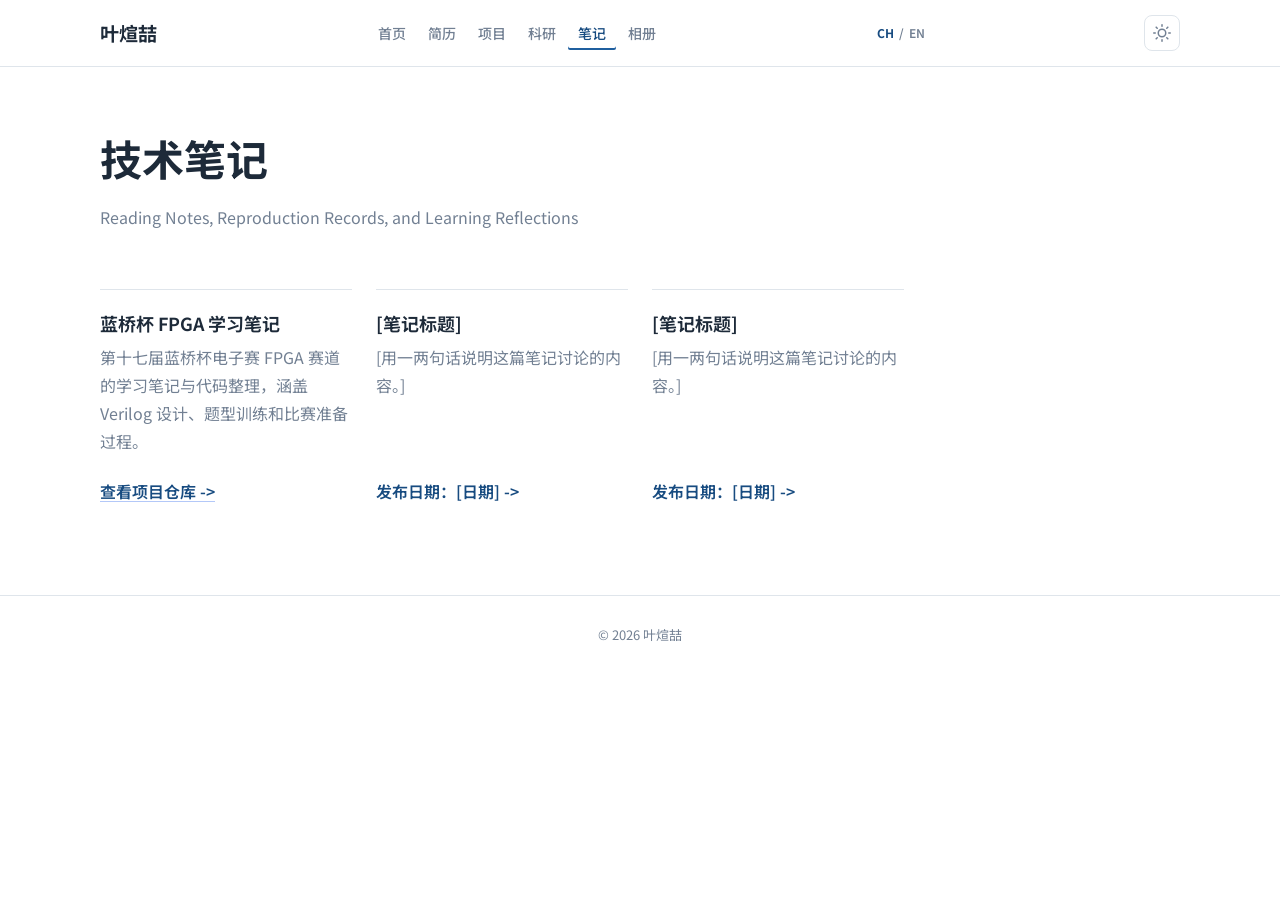
==== commit 6f6d5095: "Add bilingual pages across the site" ====
--- a/blog/index.html
+++ b/blog/index.html
@@ -5,6 +5,8 @@
   <meta name="viewport" content="width=device-width, initial-scale=1">
   <title>叶煊喆 | Notes</title>
   <meta name="description" content="叶煊喆的技术笔记 — 课程学习、论文阅读、FPGA 开发与竞赛复现记录。">
+  <link rel="alternate" hreflang="zh-CN" href="https://ericyxz.github.io/blog/">
+  <link rel="alternate" hreflang="en" href="https://ericyxz.github.io/en/blog/">
   <link rel="icon" href="data:image/svg+xml,<svg xmlns='http://www.w3.org/2000/svg' viewBox='0 0 100 100'><text y='.9em' font-size='90'>⚡</text></svg>">
   <link rel="preconnect" href="https://fonts.googleapis.com">
   <link rel="preconnect" href="https://fonts.gstatic.com" crossorigin>
@@ -27,6 +29,9 @@
         <a class="active" href="/blog/">笔记</a>
         <a href="/gallery/">相册</a>
       </nav>
+      <div class="language-switch" aria-label="语言切换">
+        <span class="active" aria-current="page">CH</span><span aria-hidden="true">/</span><a href="/en/blog/" lang="en" hreflang="en">EN</a>
+      </div>
       <button class="theme-toggle" aria-label="切换主题">
         <svg class="icon-sun" viewBox="0 0 24 24"><circle cx="12" cy="12" r="5"/><line x1="12" y1="1" x2="12" y2="3"/><line x1="12" y1="21" x2="12" y2="23"/><line x1="4.22" y1="4.22" x2="5.64" y2="5.64"/><line x1="18.36" y1="18.36" x2="19.78" y2="19.78"/><line x1="1" y1="12" x2="3" y2="12"/><line x1="21" y1="12" x2="23" y2="12"/><line x1="4.22" y1="19.78" x2="5.64" y2="18.36"/><line x1="18.36" y1="5.64" x2="19.78" y2="4.22"/></svg>
         <svg class="icon-moon" viewBox="0 0 24 24" style="display:none"><path d="M21 12.79A9 9 0 1 1 11.21 3 7 7 0 0 0 21 12.79z"/></svg>
--- a/assets/css/style.css
+++ b/assets/css/style.css
@@ -1768,3 +1768,1005 @@
   font-size: 36px;
   filter: drop-shadow(0 2px 8px rgba(0,0,0,0.3));
 }
+
+/* ===== Academic Homepage visual direction =====
+   Adapted for the existing static site using the restrained layout language of AcadHomepage. */
+:root {
+  --ink: #1d2a39;
+  --text: #3f4d5d;
+  --muted: #728093;
+  --line: #dfe5eb;
+  --paper: #ffffff;
+  --wash: #f7f9fb;
+  --blue: #1f5f9f;
+  --blue-dark: #174b80;
+  --cyan: #4b7ea8;
+  --gold: #8a6a2f;
+  --green: #3f7f73;
+  --shadow: 0 10px 26px rgba(29, 42, 57, 0.08);
+  --shadow-soft: 0 5px 16px rgba(29, 42, 57, 0.06);
+  --radius: 3px;
+}
+
+body,
+[data-theme="dark"] body {
+  background: var(--paper);
+}
+
+body {
+  font-family: "Noto Sans SC", "Microsoft YaHei", "PingFang SC", Arial, sans-serif;
+  color: var(--text);
+  line-height: 1.75;
+}
+
+.site-header,
+.site-header:not(.hero-header) {
+  overflow: visible;
+  color: var(--text);
+  background: var(--paper);
+  border-bottom: 1px solid var(--line);
+  background-image: none;
+  background-attachment: initial;
+}
+
+.nav-wrap,
+.container {
+  width: min(1080px, calc(100% - 48px));
+}
+
+.nav-wrap {
+  min-height: 66px;
+  border-bottom: 0;
+  backdrop-filter: none;
+}
+
+.brand {
+  color: var(--ink);
+  font-size: 19px;
+  font-weight: 700;
+}
+
+.nav {
+  gap: 2px;
+}
+
+.nav a {
+  padding: 5px 10px;
+  border-radius: 2px;
+  color: var(--muted);
+  font-size: 14px;
+  font-weight: 500;
+}
+
+.nav a:hover,
+.nav a.active {
+  color: var(--blue-dark);
+  background: transparent;
+}
+
+.nav a.active {
+  box-shadow: inset 0 -2px 0 var(--blue);
+}
+
+.nav a:hover {
+  transform: none;
+}
+
+.theme-toggle {
+  border-color: var(--line);
+  background: var(--paper);
+  color: var(--muted);
+  backdrop-filter: none;
+}
+
+.theme-toggle:hover {
+  border-color: var(--blue);
+  background: var(--wash);
+  color: var(--blue-dark);
+  transform: none;
+}
+
+.hero-header {
+  min-height: auto;
+}
+
+.hero {
+  max-width: 900px;
+  min-height: 0;
+  display: grid;
+  grid-template-columns: 148px minmax(0, 1fr);
+  grid-template-areas:
+    "avatar eyebrow"
+    "avatar title"
+    "avatar copy"
+    "avatar actions"
+    "avatar meta";
+  column-gap: 34px;
+  align-items: start;
+  margin: 0 auto;
+  padding: 62px 0 58px;
+}
+
+.hero-avatar-wrap {
+  grid-area: avatar;
+  margin-bottom: 0;
+  padding-top: 4px;
+}
+
+.hero-avatar {
+  width: 142px;
+  height: 142px;
+  border: 1px solid var(--line);
+  border-radius: 50%;
+  object-fit: cover;
+  box-shadow: 0 5px 18px rgba(29, 42, 57, 0.1);
+}
+
+.eyebrow {
+  grid-area: eyebrow;
+  margin: 0 0 8px;
+  color: var(--blue-dark);
+  font-size: 13px;
+  font-weight: 600;
+  letter-spacing: 0;
+  text-transform: none;
+}
+
+.hero h1 {
+  grid-area: title;
+  color: var(--ink);
+  font-size: clamp(40px, 5vw, 58px);
+  font-weight: 700;
+  line-height: 1.15;
+}
+
+.hero-copy {
+  grid-area: copy;
+  max-width: 680px;
+  margin: 12px 0 0;
+  color: var(--text);
+  font-size: 17px;
+}
+
+.hero-actions {
+  grid-area: actions;
+  margin-top: 22px;
+}
+
+.button {
+  min-height: 38px;
+  padding: 7px 15px;
+  border-radius: 3px;
+  font-size: 14px;
+  font-weight: 600;
+  box-shadow: none;
+}
+
+.button.primary {
+  color: #fff;
+  background: var(--blue);
+}
+
+.button.secondary {
+  border: 1px solid var(--line);
+  color: var(--blue-dark);
+  background: var(--paper);
+}
+
+.button:hover,
+.button.primary:hover,
+.button.secondary:hover {
+  color: #fff;
+  background: var(--blue-dark);
+  box-shadow: none;
+  transform: translateY(-1px);
+}
+
+.hero-meta {
+  grid-area: meta;
+  max-width: 680px;
+  grid-template-columns: repeat(3, minmax(0, 1fr));
+  gap: 28px;
+  margin-top: 30px;
+  overflow: visible;
+  border: 0;
+  border-top: 1px solid var(--line);
+  border-radius: 0;
+  background: transparent;
+  backdrop-filter: none;
+}
+
+.hero-meta div,
+.hero-meta div:hover {
+  padding: 13px 0 0;
+  background: transparent;
+  transform: none;
+}
+
+.meta-value {
+  color: var(--ink);
+  font-size: 14px;
+  font-weight: 600;
+}
+
+.meta-label {
+  color: var(--muted);
+  font-size: 12px;
+}
+
+.intro-band,
+.contact-band {
+  border-top: 1px solid var(--line);
+  border-bottom: 1px solid var(--line);
+  background: var(--wash);
+}
+
+.intro-grid {
+  grid-template-columns: 170px minmax(0, 1fr);
+  gap: 42px;
+  padding: 38px 0;
+}
+
+.intro-grid h2,
+.section-heading h2,
+.section h2 {
+  font-size: 27px;
+  font-weight: 650;
+}
+
+.section-kicker {
+  margin-bottom: 6px;
+  color: var(--blue-dark);
+  font-size: 11px;
+  font-weight: 700;
+}
+
+.section h2::after,
+.section-heading h2::after,
+.intro-grid h2::after {
+  width: 28px;
+  height: 2px;
+  margin-top: 9px;
+  border-radius: 0;
+  background: var(--blue);
+}
+
+.feature-grid,
+.card-grid {
+  gap: 24px;
+}
+
+.feature,
+.card,
+.summary,
+.empty-note {
+  border: 0;
+  border-top: 1px solid var(--line);
+  border-radius: 0;
+  background: transparent;
+  box-shadow: none;
+}
+
+.feature {
+  padding: 22px 0;
+}
+
+.feature:hover,
+.summary:hover,
+.empty-note:hover {
+  border-color: var(--line);
+  background: var(--wash);
+  box-shadow: none;
+  transform: none;
+}
+
+.feature-mark {
+  margin-bottom: 12px;
+  color: var(--blue);
+  font-size: 11px;
+  font-weight: 700;
+}
+
+.feature h3,
+.card h3 {
+  font-size: 18px;
+  font-weight: 650;
+}
+
+.card {
+  min-height: 0;
+  padding: 22px 0;
+}
+
+.card:hover {
+  border-color: var(--line);
+  background: var(--wash);
+  box-shadow: none;
+  transform: none;
+}
+
+.card-icon,
+.card:hover .card-icon {
+  width: 34px;
+  height: 34px;
+  margin-bottom: 18px;
+  border-radius: 2px;
+  color: var(--blue);
+  background: #edf3f8;
+  transform: none;
+}
+
+.card-link,
+.text-link,
+.entry-title a {
+  color: var(--blue-dark);
+  font-weight: 600;
+}
+
+.entry {
+  border-left: 2px solid var(--line);
+  border-radius: 0;
+  box-shadow: none;
+}
+
+.entry:hover {
+  border-left-color: var(--blue);
+  background: var(--wash);
+  box-shadow: none;
+  transform: none;
+}
+
+.contact-band {
+  margin-top: 58px;
+  padding: 38px 0;
+}
+
+.contact-item {
+  padding: 15px 0;
+  border: 0;
+  border-top: 1px solid var(--line);
+  border-radius: 0;
+  background: transparent;
+}
+
+.contact-item:hover {
+  border-color: var(--line);
+  background: transparent;
+  box-shadow: none;
+  transform: none;
+}
+
+.contact-icon-box {
+  width: 34px;
+  height: 34px;
+  border-radius: 2px;
+  background: #edf3f8;
+  color: var(--blue);
+}
+
+.site-footer {
+  border-top: 1px solid var(--line);
+  background: var(--paper);
+  color: var(--muted);
+}
+
+#particle-canvas,
+.hero-header #particle-canvas {
+  display: none;
+}
+
+@media (max-width: 780px) {
+  .hero {
+    grid-template-columns: 92px minmax(0, 1fr);
+    column-gap: 22px;
+    padding: 44px 0;
+  }
+
+  .hero-avatar {
+    width: 88px;
+    height: 88px;
+  }
+
+  .hero-meta {
+    gap: 16px;
+  }
+
+  .intro-grid {
+    grid-template-columns: 1fr;
+    gap: 14px;
+  }
+}
+
+@media (max-width: 600px) {
+  .nav-wrap,
+  .container {
+    width: min(100% - 32px, 1080px);
+  }
+
+  .nav-wrap {
+    min-height: 62px;
+    flex-direction: row;
+    flex-wrap: wrap;
+    align-items: center;
+    gap: 8px;
+    padding: 10px 0;
+  }
+
+  .brand {
+    order: 1;
+    margin-right: auto;
+  }
+
+  .theme-toggle {
+    order: 2;
+    margin-left: 0;
+  }
+
+  .hamburger {
+    order: 3;
+    width: 36px;
+    height: 36px;
+    border-color: var(--line);
+    border-radius: 3px;
+    background: var(--paper);
+    backdrop-filter: none;
+  }
+
+  .hamburger:hover {
+    border-color: var(--blue);
+    background: var(--wash);
+  }
+
+  .hamburger span {
+    background: var(--ink);
+  }
+
+  .nav {
+    order: 4;
+    flex-basis: 100%;
+    padding: 8px 0 0;
+    border-top: 1px solid var(--line);
+  }
+
+  .nav a {
+    border-radius: 2px;
+  }
+
+  .hero {
+    grid-template-columns: 1fr;
+    grid-template-areas:
+      "avatar"
+      "eyebrow"
+      "title"
+      "copy"
+      "actions"
+      "meta";
+    row-gap: 0;
+  }
+
+  .hero-avatar-wrap {
+    padding-bottom: 20px;
+  }
+
+  .hero-avatar {
+    width: 96px;
+    height: 96px;
+  }
+
+  .hero-meta {
+    gap: 14px;
+  }
+
+  .home-card-grid {
+    grid-template-columns: repeat(5, minmax(145px, 1fr));
+    overflow-x: auto;
+    padding-bottom: 8px;
+  }
+}
+
+/* Dark mode keeps the same restrained academic structure. */
+:root[data-theme="dark"] {
+  --ink: #e4ebf3;
+  --text: #c2cedb;
+  --muted: #8b9bad;
+  --line: #334252;
+  --paper: #14202c;
+  --wash: #192633;
+  --blue: #80b4df;
+  --blue-dark: #a2cae9;
+  --cyan: #8fb8d8;
+  --gold: #d4b77a;
+  --green: #82bdb1;
+}
+
+:root[data-theme="dark"] .site-header,
+:root[data-theme="dark"] .site-header:not(.hero-header),
+:root[data-theme="dark"] .site-footer {
+  background: var(--paper);
+}
+
+:root[data-theme="dark"] .hero h1,
+:root[data-theme="dark"] .meta-value,
+:root[data-theme="dark"] .feature h3,
+:root[data-theme="dark"] .card h3,
+:root[data-theme="dark"] .intro-grid h2,
+:root[data-theme="dark"] .section-heading h2,
+:root[data-theme="dark"] .section h2,
+:root[data-theme="dark"] .contact-value,
+:root[data-theme="dark"] .brand {
+  color: var(--ink);
+}
+
+:root[data-theme="dark"] .nav a {
+  color: var(--muted);
+}
+
+:root[data-theme="dark"] .nav a:hover,
+:root[data-theme="dark"] .nav a.active {
+  color: var(--blue-dark);
+  background: transparent;
+}
+
+:root[data-theme="dark"] .card-icon,
+:root[data-theme="dark"] .card:hover .card-icon,
+:root[data-theme="dark"] .contact-icon-box {
+  color: var(--blue);
+  background: #213548;
+}
+
+:root[data-theme="dark"] .summary {
+  background: transparent;
+}
+
+:root[data-theme="dark"] .button.primary {
+  color: #14202c;
+  background: var(--blue);
+}
+
+:root[data-theme="dark"] .button.secondary {
+  color: var(--blue-dark);
+  border-color: var(--line);
+  background: transparent;
+}
+
+@media (prefers-color-scheme: dark) {
+  :root:not([data-theme="light"]) {
+    --ink: #e4ebf3;
+    --text: #c2cedb;
+    --muted: #8b9bad;
+    --line: #334252;
+    --paper: #14202c;
+    --wash: #192633;
+    --blue: #80b4df;
+    --blue-dark: #a2cae9;
+    --cyan: #8fb8d8;
+    --gold: #d4b77a;
+    --green: #82bdb1;
+  }
+
+  :root:not([data-theme="light"]) body {
+    background: var(--paper);
+  }
+
+  :root:not([data-theme="light"]) .summary {
+    background: transparent;
+  }
+}
+
+/* ===== AcadHomepage-style homepage sidebar ===== */
+.home-main {
+  padding: 0 0 68px;
+}
+
+.academic-home-layout {
+  display: grid;
+  grid-template-columns: 250px minmax(0, 1fr);
+  gap: 58px;
+  align-items: start;
+  padding-top: 54px;
+}
+
+.academic-profile {
+  position: sticky;
+  top: 28px;
+  min-width: 0;
+  padding-right: 30px;
+  border-right: 1px solid var(--line);
+}
+
+.profile-avatar {
+  width: 174px;
+  height: 174px;
+  display: block;
+  border: 1px solid var(--line);
+  border-radius: 50%;
+  object-fit: cover;
+  box-shadow: 0 5px 18px rgba(29, 42, 57, 0.09);
+}
+
+.academic-profile h1 {
+  margin: 22px 0 5px;
+  color: var(--ink);
+  font-size: 31px;
+  font-weight: 700;
+  line-height: 1.2;
+}
+
+.profile-role,
+.profile-affiliation {
+  margin: 0;
+}
+
+.profile-role {
+  color: var(--text);
+  font-size: 15px;
+  font-weight: 600;
+  line-height: 1.6;
+}
+
+.profile-affiliation {
+  margin-top: 6px;
+  color: var(--muted);
+  font-size: 14px;
+  line-height: 1.65;
+}
+
+.profile-facts {
+  margin: 24px 0 0;
+}
+
+.profile-facts > div {
+  padding: 11px 0;
+  border-top: 1px solid var(--line);
+}
+
+.profile-facts dt,
+.profile-facts dd {
+  margin: 0;
+}
+
+.profile-facts dt {
+  color: var(--muted);
+  font-size: 11px;
+  font-weight: 600;
+}
+
+.profile-facts dd {
+  margin-top: 2px;
+  overflow-wrap: anywhere;
+  color: var(--text);
+  font-size: 13px;
+  line-height: 1.55;
+}
+
+.profile-facts a {
+  color: var(--blue-dark);
+  font-weight: 600;
+  text-decoration: underline;
+  text-decoration-color: rgba(31, 95, 159, 0.3);
+  text-underline-offset: 3px;
+}
+
+.profile-actions {
+  display: grid;
+  grid-template-columns: repeat(2, minmax(0, 1fr));
+  gap: 8px;
+  margin-top: 20px;
+}
+
+.profile-actions .button {
+  min-width: 0;
+  padding-inline: 8px;
+  white-space: nowrap;
+}
+
+.academic-home-content {
+  min-width: 0;
+}
+
+.academic-home-content .home-section {
+  margin: 0;
+  padding: 0 0 42px;
+  border-top: 0;
+  border-bottom: 1px solid var(--line);
+  background: transparent;
+}
+
+.academic-home-content .intro-grid {
+  grid-template-columns: 142px minmax(0, 1fr);
+  gap: 32px;
+  padding: 0;
+}
+
+.academic-home-content .lead {
+  font-size: 16px;
+  line-height: 1.9;
+}
+
+.academic-home-content .section {
+  margin-top: 46px;
+}
+
+.academic-home-content .feature-grid {
+  grid-template-columns: repeat(3, minmax(0, 1fr));
+  gap: 20px;
+}
+
+.academic-home-content .home-card-grid {
+  grid-template-columns: repeat(5, minmax(128px, 1fr));
+  gap: 14px;
+  overflow-x: auto;
+  padding-bottom: 6px;
+}
+
+.academic-home-content .card {
+  min-width: 128px;
+  padding: 18px 0;
+}
+
+.academic-home-content .card p {
+  font-size: 13px;
+  line-height: 1.65;
+}
+
+.academic-home-content .card-link {
+  font-size: 12px;
+}
+
+:root[data-theme="dark"] .academic-profile h1,
+:root[data-theme="dark"] .profile-facts dd {
+  color: var(--ink);
+}
+
+@media (max-width: 920px) {
+  .academic-home-layout {
+    grid-template-columns: 210px minmax(0, 1fr);
+    gap: 36px;
+  }
+
+  .academic-profile {
+    padding-right: 24px;
+  }
+
+  .profile-avatar {
+    width: 150px;
+    height: 150px;
+  }
+
+  .academic-home-content .intro-grid {
+    grid-template-columns: 1fr;
+    gap: 12px;
+  }
+
+  .academic-home-content .feature-grid {
+    grid-template-columns: 1fr;
+  }
+}
+
+@media (max-width: 720px) {
+  .academic-home-layout {
+    grid-template-columns: 1fr;
+    gap: 42px;
+    padding-top: 38px;
+  }
+
+  .academic-profile {
+    position: static;
+    display: grid;
+    grid-template-columns: 126px minmax(0, 1fr);
+    column-gap: 24px;
+    padding: 0 0 34px;
+    border-right: 0;
+    border-bottom: 1px solid var(--line);
+  }
+
+  .profile-avatar {
+    width: 126px;
+    height: 126px;
+    grid-row: 1 / span 3;
+  }
+
+  .academic-profile h1 {
+    margin-top: 4px;
+  }
+
+  .profile-facts,
+  .profile-actions {
+    grid-column: 1 / -1;
+  }
+
+  .profile-facts {
+    display: grid;
+    grid-template-columns: repeat(2, minmax(0, 1fr));
+    column-gap: 24px;
+  }
+
+  .profile-actions {
+    display: flex;
+  }
+
+  .academic-home-content .home-card-grid {
+    grid-template-columns: repeat(5, minmax(145px, 1fr));
+  }
+}
+
+@media (max-width: 480px) {
+  .academic-home-layout {
+    padding-top: 30px;
+  }
+
+  .academic-profile {
+    display: block;
+    text-align: center;
+  }
+
+  .profile-avatar {
+    width: 126px;
+    height: 126px;
+    margin: 0 auto;
+  }
+
+  .academic-profile h1 {
+    margin-top: 18px;
+  }
+
+  .profile-facts {
+    display: block;
+    margin-top: 22px;
+    text-align: left;
+  }
+
+  .profile-actions {
+    justify-content: center;
+  }
+}
+
+/* ===== Chinese / English homepage switch ===== */
+.language-switch {
+  display: inline-flex;
+  align-items: center;
+  gap: 5px;
+  flex-shrink: 0;
+  color: var(--muted);
+  font-size: 12px;
+  font-weight: 600;
+  line-height: 1;
+}
+
+.language-switch a,
+.language-switch span {
+  display: inline-flex;
+  align-items: center;
+  min-height: 30px;
+}
+
+.language-switch a {
+  color: var(--muted);
+  transition: color 0.18s ease;
+}
+
+.language-switch a:hover,
+.language-switch .active {
+  color: var(--blue-dark);
+}
+
+.language-switch .active {
+  font-weight: 700;
+}
+
+/* Minimal Light uses Crimson Pro as its default serif face. */
+.english-home,
+.english-page {
+  font-family: "Crimson Pro", Georgia, "Times New Roman", serif;
+  font-size: 17px;
+  line-height: 1.65;
+}
+
+.english-home .brand,
+.english-home .nav a,
+.english-home .language-switch,
+.english-home .button,
+.english-home .meta-label,
+.english-home .section-kicker,
+.english-home .feature-mark,
+.english-home .card-link,
+.english-home .profile-facts dt,
+.english-home .visitor-stats {
+  letter-spacing: 0;
+}
+
+.english-page .brand,
+.english-page .nav a,
+.english-page .language-switch,
+.english-page .button,
+.english-page .section-kicker,
+.english-page .card-link,
+.english-page .profile-facts dt,
+.english-page .visitor-stats {
+  letter-spacing: 0;
+}
+
+.english-page .page-title {
+  font-size: clamp(40px, 5vw, 54px);
+}
+
+.english-page .page-intro,
+.english-page .entry,
+.english-page .summary,
+.english-page .empty-note,
+.english-page .card,
+.english-page .tag,
+.english-page .award-toggle,
+.english-page .gallery-caption {
+  font-size: 17px;
+}
+
+.english-home .academic-profile h1 {
+  font-size: 34px;
+}
+
+.english-home .profile-role {
+  font-size: 17px;
+  line-height: 1.45;
+}
+
+.english-home .profile-affiliation,
+.english-home .profile-facts dd {
+  font-size: 15px;
+}
+
+.english-home .academic-home-content .lead {
+  font-size: 18px;
+  line-height: 1.75;
+}
+
+.english-home .feature h3,
+.english-home .card h3 {
+  font-size: 20px;
+}
+
+.english-home .feature p,
+.english-home .card p {
+  font-size: 16px;
+}
+
+.english-home .guestbook-intro {
+  margin-bottom: 24px;
+  color: var(--muted);
+}
+
+.english-home .guestbook-note {
+  margin-top: 12px;
+  color: var(--muted);
+  font-size: 14px;
+}
+
+@media (max-width: 720px) {
+  .language-switch {
+    order: 2;
+    margin-left: auto;
+  }
+
+  .theme-toggle {
+    order: 3;
+  }
+
+  .hamburger {
+    order: 4;
+  }
+
+  .nav {
+    order: 5;
+  }
+}
+
+@media (max-width: 420px) {
+  .language-switch {
+    gap: 4px;
+    font-size: 11px;
+  }
+
+  .english-home .academic-profile h1 {
+    font-size: 32px;
+  }
+}
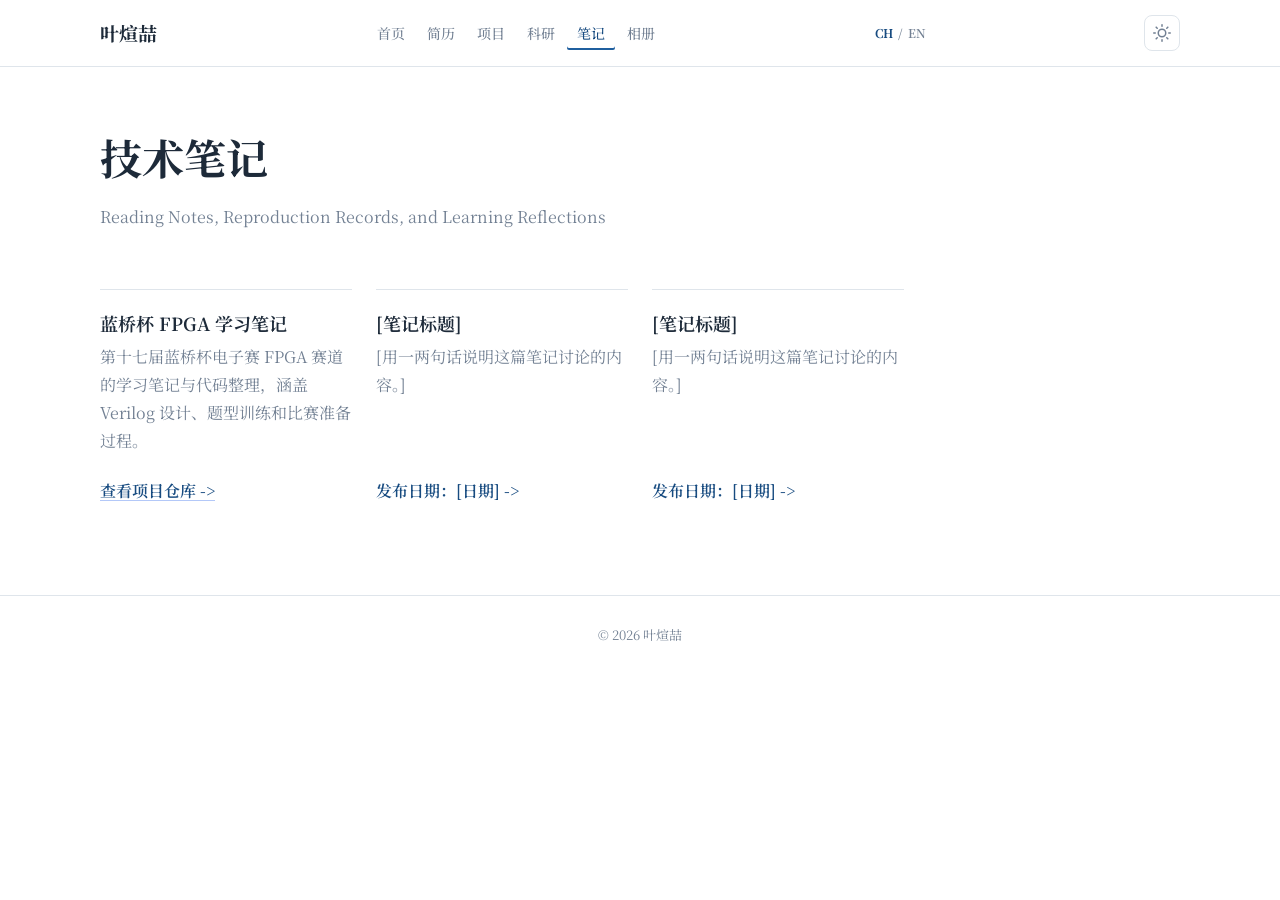
==== commit b394c32e: "Use serif typography for Chinese pages" ====
--- a/blog/index.html
+++ b/blog/index.html
@@ -10,7 +10,7 @@
   <link rel="icon" href="data:image/svg+xml,<svg xmlns='http://www.w3.org/2000/svg' viewBox='0 0 100 100'><text y='.9em' font-size='90'>⚡</text></svg>">
   <link rel="preconnect" href="https://fonts.googleapis.com">
   <link rel="preconnect" href="https://fonts.gstatic.com" crossorigin>
-  <link rel="stylesheet" href="/assets/css/style.css">
+  <link rel="stylesheet" href="/assets/css/style.css?v=20260820-serif">
 </head>
 
 <body>
--- a/assets/css/style.css
+++ b/assets/css/style.css
@@ -1,4 +1,4 @@
-@import url('https://fonts.googleapis.com/css2?family=Inter:wght@400;500;600;650;700;800;900&family=Noto+Sans+SC:wght@400;500;600;700;800;900&display=swap');
+@import url('https://fonts.googleapis.com/css2?family=Noto+Serif+SC:wght@400;500;600;700;800;900&display=swap');
 
 :root {
   --ink: #0b1628;
@@ -72,11 +72,6 @@
   background: var(--paper);
 }
 
-[data-theme="dark"] .certificate-link::after {
-  background: #1e3050;
-  color: #6ab0f0;
-}
-
 [data-theme="dark"] .contact-band {
   background: var(--paper);
 }
@@ -261,11 +256,6 @@
     background: var(--paper);
   }
 
-  :root:not([data-theme="light"]) .certificate-link::after {
-    background: #1e3050;
-    color: #6ab0f0;
-  }
-
   :root:not([data-theme="light"]) .contact-band {
     background: var(--paper);
   }
@@ -406,7 +396,7 @@
   background:
     radial-gradient(circle at 12% 12%, rgba(14, 165, 233, 0.12), transparent 26%),
     linear-gradient(180deg, #f8fbff 0%, var(--wash) 42%, #eef5fb 100%);
-  font-family: "Inter", "Noto Sans SC", "Microsoft YaHei", "PingFang SC", Arial, sans-serif;
+  font-family: "Noto Serif SC", "Songti SC", STSong, SimSun, serif;
   line-height: 1.7;
 }
 
@@ -940,25 +930,7 @@
   white-space: nowrap;
   display: inline-flex;
   align-items: center;
-  gap: 6px;
   padding: 2px 0;
-}
-
-.certificate-link::after {
-  content: "证书";
-  padding: 2px 7px;
-  border-radius: 999px;
-  background: #e6f0ff;
-  color: var(--blue-dark);
-  font-size: 12px;
-  font-weight: 800;
-  text-decoration: none;
-  transition: background 0.18s ease, color 0.18s ease;
-}
-
-.certificate-link:hover::after {
-  color: var(--paper);
-  background: var(--blue);
 }
 
 .certificate-missing {
@@ -1794,7 +1766,7 @@
 }
 
 body {
-  font-family: "Noto Sans SC", "Microsoft YaHei", "PingFang SC", Arial, sans-serif;
+  font-family: "Noto Serif SC", "Songti SC", STSong, SimSun, serif;
   color: var(--text);
   line-height: 1.75;
 }
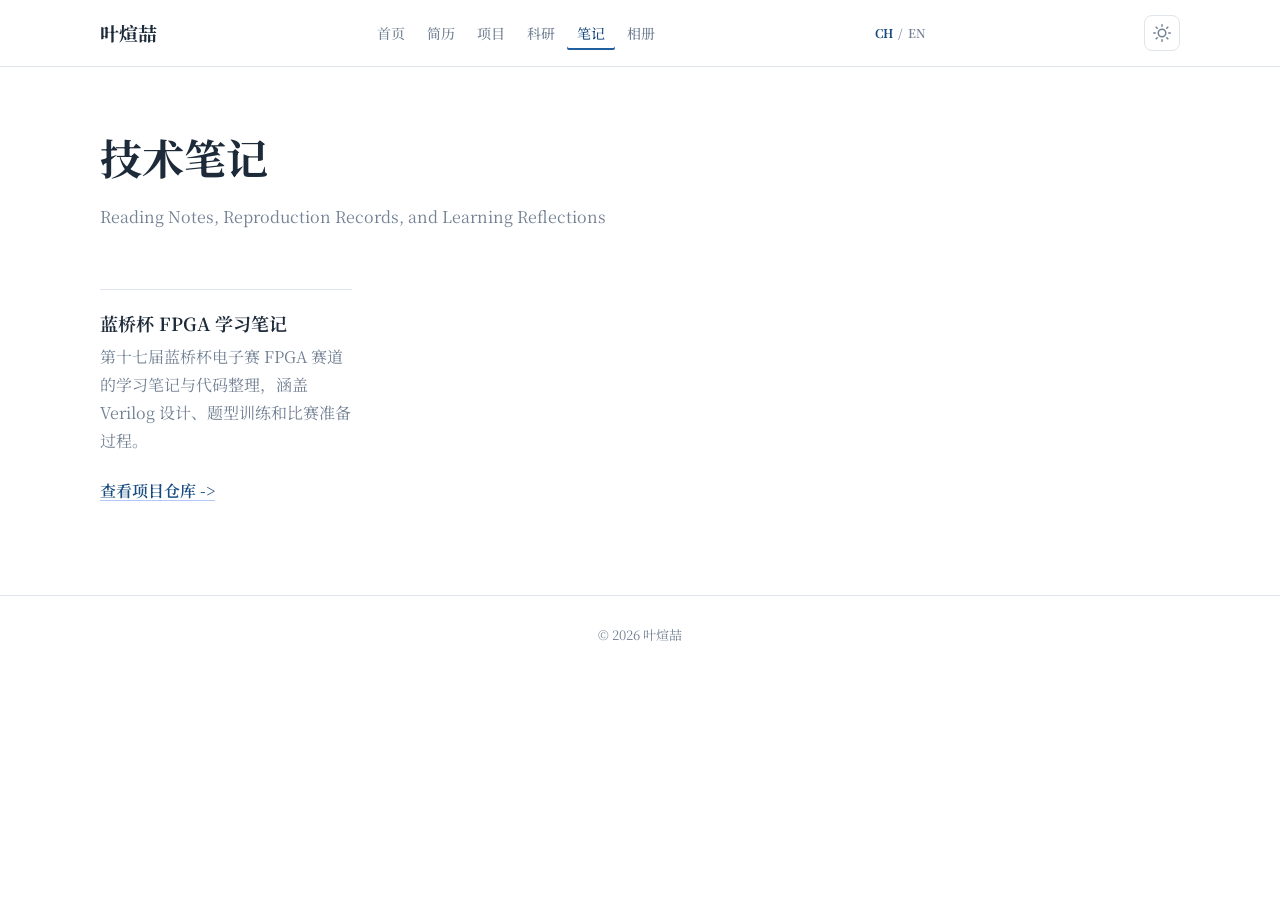
==== commit b2474ffa: "Remove placeholder note cards" ====
--- a/blog/index.html
+++ b/blog/index.html
@@ -52,17 +52,6 @@
             <a class="card-link text-link" href="https://github.com/EricYXZ/lanqiao-fpga-17th" target="_blank" rel="noopener noreferrer">查看项目仓库</a>
           </article>
 
-          <article class="card">
-            <h3>[笔记标题]</h3>
-            <p>[用一两句话说明这篇笔记讨论的内容。]</p>
-            <span class="card-link">发布日期：[日期]</span>
-          </article>
-
-          <article class="card">
-            <h3>[笔记标题]</h3>
-            <p>[用一两句话说明这篇笔记讨论的内容。]</p>
-            <span class="card-link">发布日期：[日期]</span>
-          </article>
         </div>
       </section>
     </div>
--- a/assets/css/style.css
+++ b/assets/css/style.css
@@ -907,7 +907,7 @@
 
 .animated-details > .award-list {
   max-height: var(--details-height, none);
-  overflow: hidden;
+  overflow: visible;
   opacity: 1;
   transform: translateY(0);
   transition: max-height 0.26s ease, opacity 0.22s ease, transform 0.22s ease;
@@ -916,12 +916,14 @@
 .animated-details.is-closing > .award-list,
 .animated-details:not([open]) > .award-list {
   max-height: 0;
+  overflow: hidden;
   opacity: 0;
   transform: translateY(-8px);
 }
 
 .animated-details.is-opening > .award-list {
   max-height: var(--details-height, 1000px);
+  overflow: hidden;
   opacity: 1;
   transform: translateY(0);
 }
@@ -2383,6 +2385,19 @@
   line-height: 1.65;
 }
 
+.profile-affiliation a {
+  display: inline-block;
+  color: inherit;
+  text-decoration: none;
+  transition: transform 0.18s ease;
+}
+
+.profile-affiliation a:hover {
+  color: inherit;
+  text-decoration: none;
+  transform: translateX(2px);
+}
+
 .profile-facts {
   margin: 24px 0 0;
 }
@@ -2417,6 +2432,49 @@
   text-decoration: underline;
   text-decoration-color: rgba(31, 95, 159, 0.3);
   text-underline-offset: 3px;
+}
+
+.profile-contact {
+  display: flex;
+  flex-direction: column;
+  gap: 13px;
+  margin-top: 20px;
+}
+
+.profile-contact-item {
+  display: inline-flex;
+  align-items: center;
+  gap: 9px;
+  min-width: 0;
+  color: var(--text);
+  font-size: 13px;
+  line-height: 1.45;
+  transition: color 0.18s ease, transform 0.18s ease;
+}
+
+.profile-contact-item svg {
+  width: 17px;
+  height: 17px;
+  flex: 0 0 17px;
+  fill: none;
+  stroke: currentColor;
+  stroke-linecap: round;
+  stroke-linejoin: round;
+  stroke-width: 1.8;
+}
+
+.profile-contact-item span {
+  overflow-wrap: anywhere;
+}
+
+.profile-contact-item:hover {
+  color: var(--text);
+  transform: translateX(2px);
+}
+
+.english-home .profile-contact-item,
+.english-page .profile-contact-item {
+  font-size: 15px;
 }
 
 .profile-actions {
@@ -2543,7 +2601,8 @@
   }
 
   .profile-facts,
-  .profile-actions {
+  .profile-actions,
+  .profile-contact {
     grid-column: 1 / -1;
   }
 
@@ -2590,6 +2649,12 @@
 
   .profile-actions {
     justify-content: center;
+  }
+
+  .profile-contact {
+    max-width: 260px;
+    margin: 20px auto 0;
+    text-align: left;
   }
 }
 
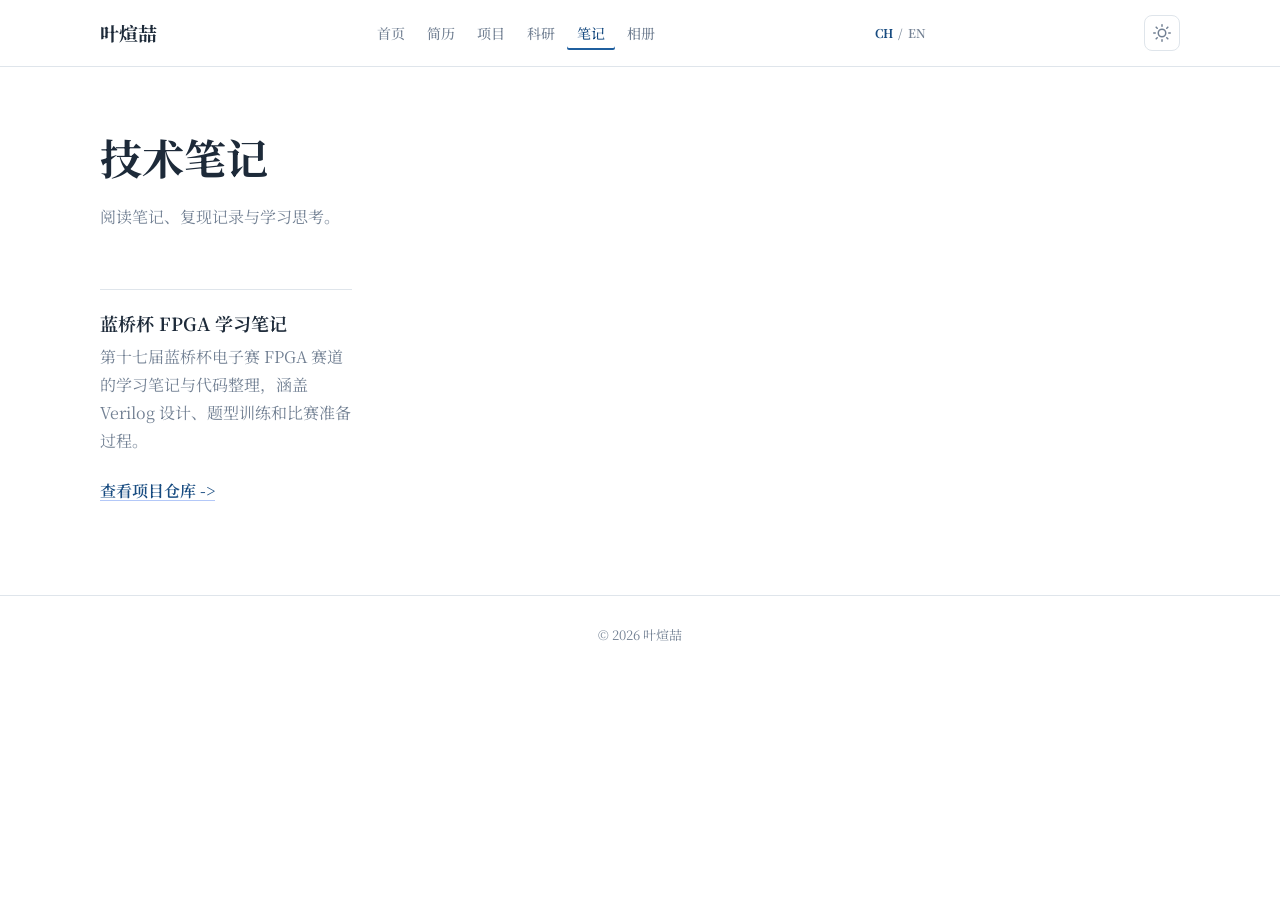
==== commit 204fd509: "Improve project media, CV download, and gallery" ====
--- a/blog/index.html
+++ b/blog/index.html
@@ -3,14 +3,14 @@
 <head>
   <meta charset="utf-8">
   <meta name="viewport" content="width=device-width, initial-scale=1">
-  <title>叶煊喆 | Notes</title>
+  <title>叶煊喆 | 技术笔记</title>
   <meta name="description" content="叶煊喆的技术笔记 — 课程学习、论文阅读、FPGA 开发与竞赛复现记录。">
   <link rel="alternate" hreflang="zh-CN" href="https://ericyxz.github.io/blog/">
   <link rel="alternate" hreflang="en" href="https://ericyxz.github.io/en/blog/">
   <link rel="icon" href="data:image/svg+xml,<svg xmlns='http://www.w3.org/2000/svg' viewBox='0 0 100 100'><text y='.9em' font-size='90'>⚡</text></svg>">
   <link rel="preconnect" href="https://fonts.googleapis.com">
   <link rel="preconnect" href="https://fonts.gstatic.com" crossorigin>
-  <link rel="stylesheet" href="/assets/css/style.css?v=20260820-serif">
+  <link rel="stylesheet" href="/assets/css/style.css?v=20260821-site-refresh">
 </head>
 
 <body>
@@ -42,7 +42,7 @@
   <main>
     <div class="container">
       <h1 class="page-title">技术笔记</h1>
-      <p class="page-intro">Reading Notes, Reproduction Records, and Learning Reflections</p>
+      <p class="page-intro">阅读笔记、复现记录与学习思考。</p>
 
       <section class="section">
         <div class="card-grid">
--- a/assets/css/style.css
+++ b/assets/css/style.css
@@ -2807,3 +2807,145 @@
     font-size: 32px;
   }
 }
+
+/* ===== Project Media ===== */
+.project-entry {
+  display: grid;
+  grid-template-columns: minmax(150px, 210px) minmax(0, 1fr);
+  column-gap: 22px;
+  align-items: start;
+}
+
+.project-entry > .project-media {
+  grid-column: 1;
+  grid-row: 1 / span 4;
+  display: block;
+  overflow: hidden;
+  border: 1px solid var(--line);
+  border-radius: 8px;
+  background: var(--wash);
+  box-shadow: var(--shadow-soft);
+  transition: transform 0.2s ease, box-shadow 0.2s ease, border-color 0.2s ease;
+}
+
+.project-entry > .project-media:hover {
+  border-color: rgba(37, 99, 235, 0.4);
+  box-shadow: var(--shadow);
+  transform: translateY(-2px);
+}
+
+.project-media img {
+  width: 100%;
+  aspect-ratio: 4 / 3;
+  display: block;
+  object-fit: cover;
+  transition: transform 0.25s ease, filter 0.25s ease;
+}
+
+.project-media:hover img {
+  transform: scale(1.03);
+  filter: saturate(1.06) contrast(1.03);
+}
+
+.project-entry > :not(.project-media) {
+  grid-column: 2;
+}
+
+.cv-download {
+  margin: 0 0 28px;
+}
+
+.cv-download svg {
+  width: 17px;
+  height: 17px;
+  margin-right: 8px;
+  fill: none;
+  stroke: currentColor;
+  stroke-linecap: round;
+  stroke-linejoin: round;
+  stroke-width: 1.8;
+}
+
+/* ===== Categorized Masonry Gallery ===== */
+.gallery-filters {
+  display: flex;
+  flex-wrap: wrap;
+  gap: 8px;
+  margin: 24px 0 20px;
+}
+
+.gallery-filter {
+  padding: 7px 13px;
+  border: 1px solid var(--line);
+  border-radius: 999px;
+  color: var(--muted);
+  background: transparent;
+  cursor: pointer;
+  font: inherit;
+  font-size: 14px;
+  transition: color 0.18s ease, border-color 0.18s ease, background 0.18s ease, transform 0.18s ease;
+}
+
+.gallery-filter:hover,
+.gallery-filter.active {
+  border-color: var(--blue);
+  color: var(--blue-dark);
+  background: rgba(37, 99, 235, 0.08);
+  transform: translateY(-1px);
+}
+
+.photo-grid.masonry {
+  display: block;
+  column-count: 3;
+  column-gap: 18px;
+}
+
+.photo-grid.masonry .photo-card {
+  width: 100%;
+  display: inline-block;
+  margin: 0 0 18px;
+  break-inside: avoid;
+  vertical-align: top;
+}
+
+.photo-grid.masonry .photo-card--wide {
+  grid-column: auto;
+}
+
+.photo-grid.masonry .photo-card img {
+  aspect-ratio: auto;
+  height: auto;
+}
+
+.photo-card.is-filtered-out {
+  display: none;
+}
+
+@media (max-width: 920px) {
+  .photo-grid.masonry {
+    column-count: 2;
+  }
+}
+
+@media (max-width: 720px) {
+  .project-entry {
+    grid-template-columns: 1fr;
+    row-gap: 14px;
+  }
+
+  .project-entry > .project-media,
+  .project-entry > :not(.project-media) {
+    grid-column: 1;
+    grid-row: auto;
+  }
+
+  .project-media img {
+    aspect-ratio: 16 / 9;
+  }
+}
+
+@media (max-width: 600px) {
+  .photo-grid.masonry {
+    column-count: 1;
+  }
+}
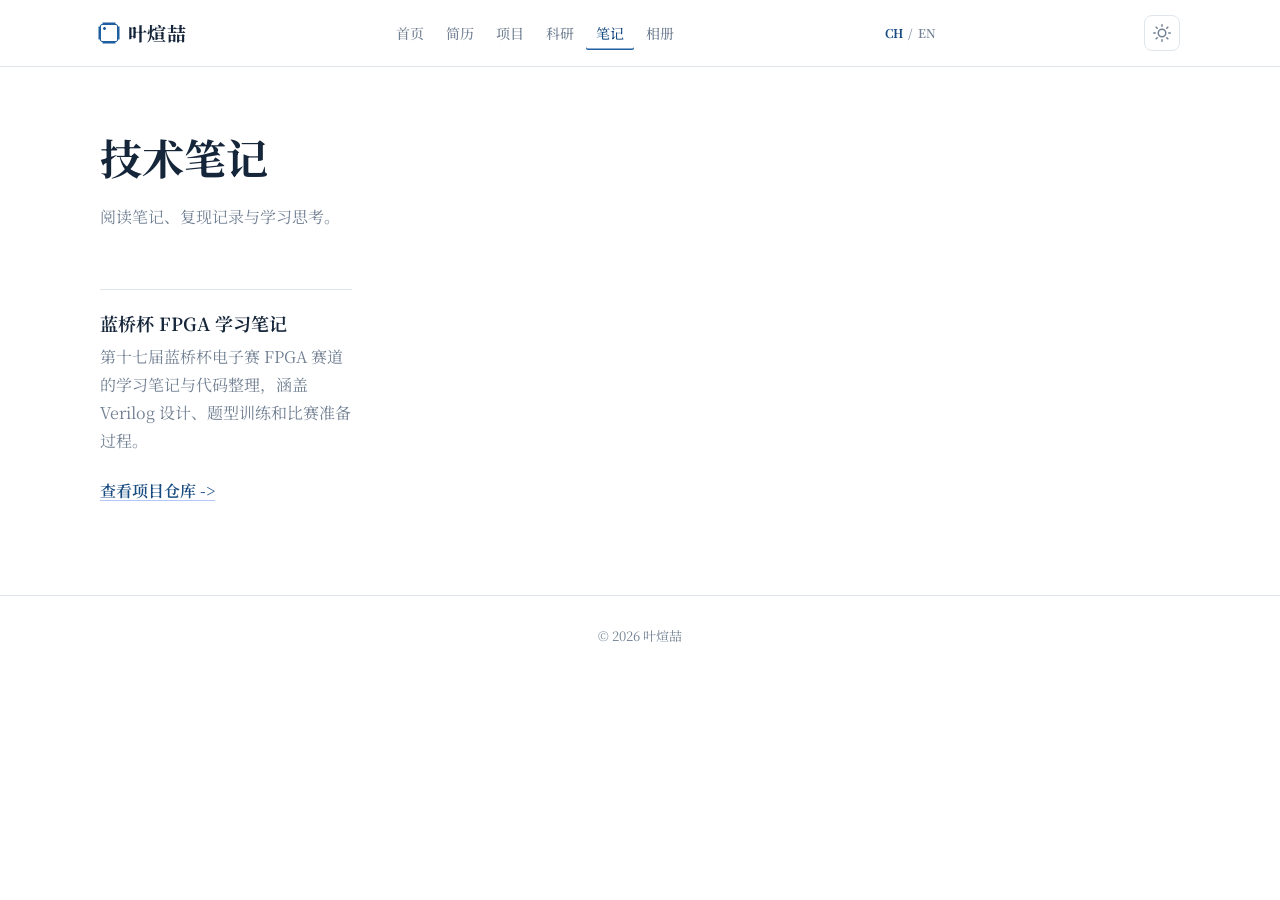
==== commit cb22b88d: "Refresh homepage with silicon-inspired academic design - Frame portrait as a QFN-style chip package " ====
--- a/blog/index.html
+++ b/blog/index.html
@@ -7,10 +7,10 @@
   <meta name="description" content="叶煊喆的技术笔记 — 课程学习、论文阅读、FPGA 开发与竞赛复现记录。">
   <link rel="alternate" hreflang="zh-CN" href="https://ericyxz.github.io/blog/">
   <link rel="alternate" hreflang="en" href="https://ericyxz.github.io/en/blog/">
-  <link rel="icon" href="data:image/svg+xml,<svg xmlns='http://www.w3.org/2000/svg' viewBox='0 0 100 100'><text y='.9em' font-size='90'>⚡</text></svg>">
+  <link rel="icon" href="data:image/svg+xml,<svg xmlns='http://www.w3.org/2000/svg' viewBox='0 0 32 32'><rect x='8' y='8' width='16' height='16' rx='2' fill='%23ffffff' stroke='%231f5f9f' stroke-width='2.4'/><circle cx='12' cy='12' r='1.6' fill='%231f5f9f'/><path d='M12 2v5M16 2v5M20 2v5M12 25v5M16 25v5M20 25v5M2 12h5M2 16h5M2 20h5M25 12h5M25 16h5M25 20h5' stroke='%231f5f9f' stroke-width='2'/></svg>">
   <link rel="preconnect" href="https://fonts.googleapis.com">
   <link rel="preconnect" href="https://fonts.gstatic.com" crossorigin>
-  <link rel="stylesheet" href="/assets/css/style.css?v=20260821-site-refresh">
+  <link rel="stylesheet" href="/assets/css/style.css?v=20260925-silicon">
 </head>
 
 <body>
--- a/assets/css/style.css
+++ b/assets/css/style.css
@@ -933,6 +933,19 @@
   display: inline-flex;
   align-items: center;
   padding: 2px 0;
+}
+
+.award-list .certificate-link {
+  color: inherit;
+  font-weight: inherit;
+  text-decoration: none;
+  transition: transform 0.18s ease;
+}
+
+.award-list .certificate-link:hover {
+  color: inherit;
+  text-decoration: none;
+  transform: translateX(2px);
 }
 
 .certificate-missing {
@@ -2808,49 +2821,6 @@
   }
 }
 
-/* ===== Project Media ===== */
-.project-entry {
-  display: grid;
-  grid-template-columns: minmax(150px, 210px) minmax(0, 1fr);
-  column-gap: 22px;
-  align-items: start;
-}
-
-.project-entry > .project-media {
-  grid-column: 1;
-  grid-row: 1 / span 4;
-  display: block;
-  overflow: hidden;
-  border: 1px solid var(--line);
-  border-radius: 8px;
-  background: var(--wash);
-  box-shadow: var(--shadow-soft);
-  transition: transform 0.2s ease, box-shadow 0.2s ease, border-color 0.2s ease;
-}
-
-.project-entry > .project-media:hover {
-  border-color: rgba(37, 99, 235, 0.4);
-  box-shadow: var(--shadow);
-  transform: translateY(-2px);
-}
-
-.project-media img {
-  width: 100%;
-  aspect-ratio: 4 / 3;
-  display: block;
-  object-fit: cover;
-  transition: transform 0.25s ease, filter 0.25s ease;
-}
-
-.project-media:hover img {
-  transform: scale(1.03);
-  filter: saturate(1.06) contrast(1.03);
-}
-
-.project-entry > :not(.project-media) {
-  grid-column: 2;
-}
-
 .cv-download {
   margin: 0 0 28px;
 }
@@ -2927,25 +2897,464 @@
   }
 }
 
-@media (max-width: 720px) {
-  .project-entry {
-    grid-template-columns: 1fr;
-    row-gap: 14px;
-  }
-
-  .project-entry > .project-media,
-  .project-entry > :not(.project-media) {
-    grid-column: 1;
-    grid-row: auto;
-  }
-
-  .project-media img {
-    aspect-ratio: 16 / 9;
-  }
-}
-
 @media (max-width: 600px) {
   .photo-grid.masonry {
     column-count: 1;
   }
 }
+
+/* ===== Silicon academic refresh =====
+   Restrained academic layout with a few chip motifs: a QFN-style package
+   around the portrait, routed traces under headings and pad-shaped icons. */
+:root {
+  --ink: #16263a;
+  --wash: #f5f8fb;
+  --pin: #b9c7d6;
+  --die: #f2f6fa;
+  --die-grid: rgba(31, 95, 159, 0.06);
+  --pad: #eaf1f8;
+  --mono: ui-monospace, "SFMono-Regular", "Cascadia Mono", Consolas, monospace;
+}
+
+:root[data-theme="dark"] {
+  --pin: #4a5d71;
+  --die: #182533;
+  --die-grid: rgba(128, 180, 223, 0.07);
+  --pad: #213548;
+}
+
+@media (prefers-color-scheme: dark) {
+  :root:not([data-theme="light"]) {
+    --pin: #4a5d71;
+    --die: #182533;
+    --die-grid: rgba(128, 180, 223, 0.07);
+    --pad: #213548;
+  }
+}
+
+::selection {
+  color: #fff;
+  background: var(--blue);
+}
+
+:focus-visible {
+  outline: 2px solid var(--blue);
+  outline-offset: 3px;
+}
+
+/* Header: sticky, quiet, with a small package glyph beside the name. */
+.site-header,
+.site-header:not(.hero-header) {
+  position: sticky;
+  top: 0;
+  z-index: 50;
+  background: color-mix(in srgb, var(--paper) 88%, transparent);
+  backdrop-filter: saturate(1.4) blur(10px);
+  -webkit-backdrop-filter: saturate(1.4) blur(10px);
+}
+
+.brand {
+  display: inline-flex;
+  align-items: center;
+  gap: 10px;
+  letter-spacing: 0.02em;
+}
+
+.brand::before {
+  content: "";
+  width: 16px;
+  height: 16px;
+  flex: 0 0 16px;
+  border: 1.5px solid var(--blue);
+  border-radius: 2px;
+  background:
+    radial-gradient(circle at 3.5px 3.5px, var(--blue) 1.2px, transparent 1.6px),
+    var(--paper);
+  box-shadow:
+    0 -4px 0 -2.5px var(--blue), 0 4px 0 -2.5px var(--blue),
+    -4px 0 0 -2.5px var(--blue), 4px 0 0 -2.5px var(--blue);
+}
+
+.nav a.active {
+  box-shadow: inset 0 -1.5px 0 var(--blue);
+}
+
+/* Headings: short routed trace ending in a via. */
+.section h2::after,
+.section-heading h2::after,
+.intro-grid h2::after {
+  width: 46px;
+  height: 8px;
+  margin-top: 10px;
+  border-radius: 0;
+  background:
+    linear-gradient(var(--blue), var(--blue)) left center / 38px 1.5px no-repeat,
+    radial-gradient(circle at calc(100% - 4px) 50%, transparent 1.8px, var(--blue) 2px 3.4px, transparent 3.7px);
+}
+
+/* Sticky header would cover the sticky sidebar at top: 28px. */
+.academic-profile {
+  top: 96px;
+}
+
+/* ---- Chip package portrait ---- */
+.chip-package {
+  --pkg: 204px;
+  --pin-len: 9px;
+  position: relative;
+  width: var(--pkg);
+  height: var(--pkg);
+  margin: 0;
+}
+
+.chip-pins {
+  position: absolute;
+  background-repeat: repeat;
+}
+
+.chip-pins--top,
+.chip-pins--bottom {
+  left: 30px;
+  right: 30px;
+  height: var(--pin-len);
+  background-image: repeating-linear-gradient(90deg, var(--pin) 0 5px, transparent 5px 12px);
+  background-position: center;
+}
+
+.chip-pins--left,
+.chip-pins--right {
+  top: 30px;
+  bottom: 30px;
+  width: var(--pin-len);
+  background-image: repeating-linear-gradient(180deg, var(--pin) 0 5px, transparent 5px 12px);
+  background-position: center;
+}
+
+.chip-pins--top { top: 0; }
+.chip-pins--bottom { bottom: 0; }
+.chip-pins--left { left: 0; }
+.chip-pins--right { right: 0; }
+
+.chip-body {
+  position: absolute;
+  inset: var(--pin-len);
+  display: flex;
+  flex-direction: column;
+  align-items: center;
+  justify-content: center;
+  gap: 8px;
+  border: 1px solid var(--line);
+  border-radius: 7px;
+  background:
+    linear-gradient(var(--die-grid) 1px, transparent 1px) 0 0 / 10px 10px,
+    linear-gradient(90deg, var(--die-grid) 1px, transparent 1px) 0 0 / 10px 10px,
+    var(--die);
+  box-shadow: 0 1px 0 rgba(255, 255, 255, 0.6) inset, 0 8px 22px rgba(22, 38, 58, 0.07);
+}
+
+/* Pin-1 marker */
+.chip-body::before {
+  content: "";
+  position: absolute;
+  top: 10px;
+  left: 10px;
+  width: 7px;
+  height: 7px;
+  border: 1.5px solid var(--blue);
+  border-radius: 50%;
+}
+
+.chip-package .profile-avatar {
+  width: 138px;
+  height: 138px;
+  margin-top: 6px;
+  border: 1px solid var(--line);
+  border-radius: 50%;
+  background: var(--paper);
+  box-shadow: 0 0 0 5px var(--paper), 0 0 0 6px var(--line);
+}
+
+.chip-mark {
+  color: var(--muted);
+  font-family: var(--mono);
+  font-size: 9.5px;
+  letter-spacing: 0.14em;
+  line-height: 1;
+}
+
+/* One load moment: the pins power up around the package. */
+@media (prefers-reduced-motion: no-preference) {
+  .chip-pins {
+    animation: pins-in 0.7s cubic-bezier(0.22, 0.61, 0.36, 1) both;
+  }
+
+  .chip-pins--top,
+  .chip-pins--bottom { --from: scaleX(0); }
+  .chip-pins--left,
+  .chip-pins--right { --from: scaleY(0); }
+
+  .chip-pins--top { animation-delay: 0.05s; }
+  .chip-pins--right { animation-delay: 0.15s; }
+  .chip-pins--bottom { animation-delay: 0.25s; }
+  .chip-pins--left { animation-delay: 0.35s; }
+
+  .chip-package .profile-avatar {
+    animation: die-on 1.1s ease 0.45s both;
+  }
+}
+
+@keyframes pins-in {
+  from { opacity: 0; transform: var(--from); }
+  to { opacity: 1; transform: none; }
+}
+
+@keyframes die-on {
+  0% { box-shadow: 0 0 0 5px var(--paper), 0 0 0 6px var(--line); }
+  45% { box-shadow: 0 0 0 5px var(--paper), 0 0 0 6px var(--blue); }
+  100% { box-shadow: 0 0 0 5px var(--paper), 0 0 0 6px var(--line); }
+}
+
+.academic-profile h1 {
+  margin-top: 26px;
+  letter-spacing: 0.03em;
+}
+
+.profile-contact-item:hover,
+.profile-affiliation a:hover {
+  color: var(--blue-dark);
+}
+
+/* ---- Home content ---- */
+.academic-home-content .home-section {
+  padding-bottom: 40px;
+}
+
+.academic-home-content .section {
+  margin-top: 48px;
+}
+
+.academic-home-content .section-heading {
+  margin-bottom: 20px;
+}
+
+.academic-home-content .intro-grid h2 {
+  margin-top: 4px;
+}
+
+/* Key facts as a spec sheet. */
+.spec-list {
+  margin: 0;
+  border-top: 1px solid var(--line);
+}
+
+.spec-list > div {
+  display: grid;
+  grid-template-columns: 132px minmax(0, 1fr);
+  align-items: baseline;
+  gap: 24px;
+  padding: 14px 0;
+  border-bottom: 1px solid var(--line);
+}
+
+.spec-list dt,
+.spec-list dd {
+  margin: 0;
+}
+
+.spec-list dt {
+  display: flex;
+  align-items: center;
+  gap: 10px;
+  color: var(--ink);
+  font-size: 15px;
+  font-weight: 650;
+}
+
+/* Bond-pad marker */
+.spec-list dt::before {
+  content: "";
+  width: 7px;
+  height: 7px;
+  flex: 0 0 7px;
+  border: 1.5px solid var(--blue);
+  border-radius: 1px;
+}
+
+.spec-list dd {
+  color: var(--text);
+  font-size: 15px;
+}
+
+/* Site sections as an index. */
+.link-list {
+  border-top: 1px solid var(--line);
+}
+
+.link-row {
+  display: grid;
+  grid-template-columns: 34px 120px minmax(0, 1fr);
+  align-items: center;
+  gap: 18px;
+  padding: 13px 10px 13px 0;
+  border-bottom: 1px solid var(--line);
+  transition: background 0.18s ease;
+}
+
+.link-pad {
+  width: 34px;
+  height: 34px;
+  display: inline-flex;
+  align-items: center;
+  justify-content: center;
+  border: 1px solid transparent;
+  border-radius: 3px;
+  color: var(--blue);
+  background: var(--pad);
+  transition: color 0.18s ease, background 0.18s ease;
+}
+
+.link-pad svg {
+  width: 17px;
+  height: 17px;
+  fill: none;
+  stroke: currentColor;
+  stroke-width: 1.7;
+  stroke-linecap: round;
+  stroke-linejoin: round;
+}
+
+.link-title {
+  color: var(--ink);
+  font-size: 16px;
+  font-weight: 650;
+  transition: color 0.18s ease;
+}
+
+.link-desc {
+  color: var(--muted);
+  font-size: 14px;
+  line-height: 1.6;
+}
+
+.link-row:hover {
+  background: linear-gradient(90deg, var(--wash), transparent);
+}
+
+.link-row:hover .link-pad {
+  color: #fff;
+  background: var(--blue);
+}
+
+:root[data-theme="dark"] .link-row:hover .link-pad {
+  color: var(--paper);
+}
+
+.link-row:hover .link-title {
+  color: var(--blue-dark);
+}
+
+.guestbook-intro {
+  margin: 0 0 22px;
+  color: var(--muted);
+}
+
+.guestbook-note {
+  margin-top: 12px;
+  color: var(--muted);
+  font-size: 13px;
+}
+
+.site-footer {
+  line-height: 1.9;
+}
+
+.english-home .spec-list dt,
+.english-home .link-title {
+  font-size: 18px;
+}
+
+.english-home .spec-list dd,
+.english-home .link-desc {
+  font-size: 16px;
+}
+
+.english-home .link-row {
+  grid-template-columns: 34px 160px minmax(0, 1fr);
+}
+
+.english-home .spec-list > div {
+  grid-template-columns: 190px minmax(0, 1fr);
+}
+
+@media (max-width: 920px) {
+  .chip-package {
+    --pkg: 184px;
+  }
+
+  .chip-package .profile-avatar {
+    width: 122px;
+    height: 122px;
+  }
+
+  .link-row,
+  .english-home .link-row {
+    grid-template-columns: 34px minmax(0, 1fr);
+    row-gap: 2px;
+  }
+
+  .link-pad {
+    grid-row: 1 / span 2;
+  }
+}
+
+@media (max-width: 720px) {
+  .academic-profile {
+    grid-template-columns: 150px minmax(0, 1fr);
+  }
+
+  .chip-package {
+    --pkg: 150px;
+    --pin-len: 7px;
+    grid-row: 1 / span 3;
+  }
+
+  .chip-pins--top,
+  .chip-pins--bottom {
+    left: 22px;
+    right: 22px;
+  }
+
+  .chip-pins--left,
+  .chip-pins--right {
+    top: 22px;
+    bottom: 22px;
+  }
+
+  .chip-package .profile-avatar {
+    width: 96px;
+    height: 96px;
+    margin-top: 2px;
+    box-shadow: 0 0 0 4px var(--paper), 0 0 0 5px var(--line);
+  }
+
+  .chip-body::before {
+    top: 8px;
+    left: 8px;
+  }
+
+  .chip-mark {
+    font-size: 8px;
+  }
+
+  .spec-list > div,
+  .english-home .spec-list > div {
+    grid-template-columns: 1fr;
+    gap: 2px;
+  }
+}
+
+@media (max-width: 480px) {
+  .chip-package {
+    margin: 0 auto;
+  }
+}
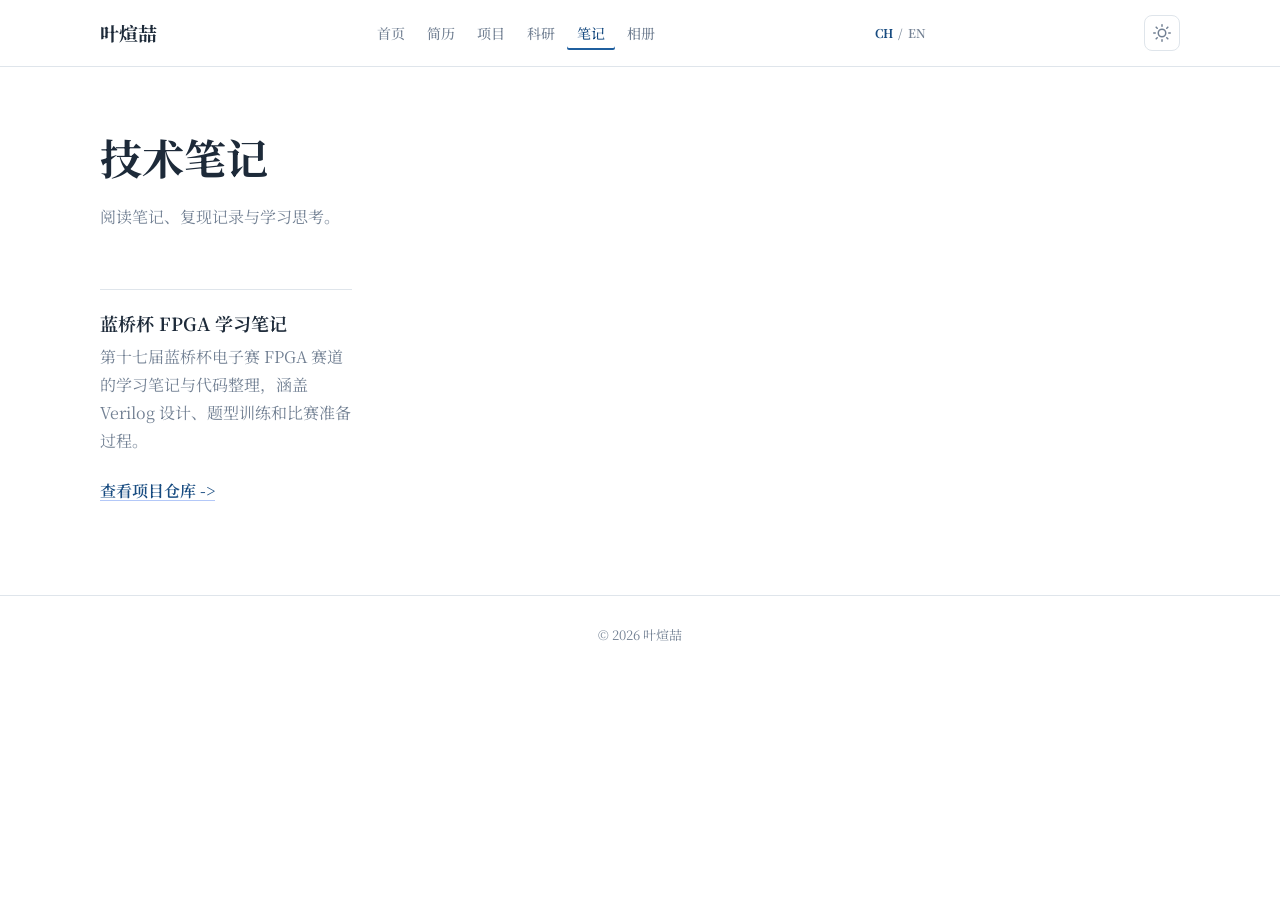
==== commit d722e1ef: "Revert "Refresh homepage with silicon-inspired academic design" This reverts commit cb22b88d90d6b426" ====
--- a/blog/index.html
+++ b/blog/index.html
@@ -7,10 +7,10 @@
   <meta name="description" content="叶煊喆的技术笔记 — 课程学习、论文阅读、FPGA 开发与竞赛复现记录。">
   <link rel="alternate" hreflang="zh-CN" href="https://ericyxz.github.io/blog/">
   <link rel="alternate" hreflang="en" href="https://ericyxz.github.io/en/blog/">
-  <link rel="icon" href="data:image/svg+xml,<svg xmlns='http://www.w3.org/2000/svg' viewBox='0 0 32 32'><rect x='8' y='8' width='16' height='16' rx='2' fill='%23ffffff' stroke='%231f5f9f' stroke-width='2.4'/><circle cx='12' cy='12' r='1.6' fill='%231f5f9f'/><path d='M12 2v5M16 2v5M20 2v5M12 25v5M16 25v5M20 25v5M2 12h5M2 16h5M2 20h5M25 12h5M25 16h5M25 20h5' stroke='%231f5f9f' stroke-width='2'/></svg>">
+  <link rel="icon" href="data:image/svg+xml,<svg xmlns='http://www.w3.org/2000/svg' viewBox='0 0 100 100'><text y='.9em' font-size='90'>⚡</text></svg>">
   <link rel="preconnect" href="https://fonts.googleapis.com">
   <link rel="preconnect" href="https://fonts.gstatic.com" crossorigin>
-  <link rel="stylesheet" href="/assets/css/style.css?v=20260925-silicon">
+  <link rel="stylesheet" href="/assets/css/style.css?v=20260821-site-refresh">
 </head>
 
 <body>
--- a/assets/css/style.css
+++ b/assets/css/style.css
@@ -2902,459 +2902,3 @@
     column-count: 1;
   }
 }
-
-/* ===== Silicon academic refresh =====
-   Restrained academic layout with a few chip motifs: a QFN-style package
-   around the portrait, routed traces under headings and pad-shaped icons. */
-:root {
-  --ink: #16263a;
-  --wash: #f5f8fb;
-  --pin: #b9c7d6;
-  --die: #f2f6fa;
-  --die-grid: rgba(31, 95, 159, 0.06);
-  --pad: #eaf1f8;
-  --mono: ui-monospace, "SFMono-Regular", "Cascadia Mono", Consolas, monospace;
-}
-
-:root[data-theme="dark"] {
-  --pin: #4a5d71;
-  --die: #182533;
-  --die-grid: rgba(128, 180, 223, 0.07);
-  --pad: #213548;
-}
-
-@media (prefers-color-scheme: dark) {
-  :root:not([data-theme="light"]) {
-    --pin: #4a5d71;
-    --die: #182533;
-    --die-grid: rgba(128, 180, 223, 0.07);
-    --pad: #213548;
-  }
-}
-
-::selection {
-  color: #fff;
-  background: var(--blue);
-}
-
-:focus-visible {
-  outline: 2px solid var(--blue);
-  outline-offset: 3px;
-}
-
-/* Header: sticky, quiet, with a small package glyph beside the name. */
-.site-header,
-.site-header:not(.hero-header) {
-  position: sticky;
-  top: 0;
-  z-index: 50;
-  background: color-mix(in srgb, var(--paper) 88%, transparent);
-  backdrop-filter: saturate(1.4) blur(10px);
-  -webkit-backdrop-filter: saturate(1.4) blur(10px);
-}
-
-.brand {
-  display: inline-flex;
-  align-items: center;
-  gap: 10px;
-  letter-spacing: 0.02em;
-}
-
-.brand::before {
-  content: "";
-  width: 16px;
-  height: 16px;
-  flex: 0 0 16px;
-  border: 1.5px solid var(--blue);
-  border-radius: 2px;
-  background:
-    radial-gradient(circle at 3.5px 3.5px, var(--blue) 1.2px, transparent 1.6px),
-    var(--paper);
-  box-shadow:
-    0 -4px 0 -2.5px var(--blue), 0 4px 0 -2.5px var(--blue),
-    -4px 0 0 -2.5px var(--blue), 4px 0 0 -2.5px var(--blue);
-}
-
-.nav a.active {
-  box-shadow: inset 0 -1.5px 0 var(--blue);
-}
-
-/* Headings: short routed trace ending in a via. */
-.section h2::after,
-.section-heading h2::after,
-.intro-grid h2::after {
-  width: 46px;
-  height: 8px;
-  margin-top: 10px;
-  border-radius: 0;
-  background:
-    linear-gradient(var(--blue), var(--blue)) left center / 38px 1.5px no-repeat,
-    radial-gradient(circle at calc(100% - 4px) 50%, transparent 1.8px, var(--blue) 2px 3.4px, transparent 3.7px);
-}
-
-/* Sticky header would cover the sticky sidebar at top: 28px. */
-.academic-profile {
-  top: 96px;
-}
-
-/* ---- Chip package portrait ---- */
-.chip-package {
-  --pkg: 204px;
-  --pin-len: 9px;
-  position: relative;
-  width: var(--pkg);
-  height: var(--pkg);
-  margin: 0;
-}
-
-.chip-pins {
-  position: absolute;
-  background-repeat: repeat;
-}
-
-.chip-pins--top,
-.chip-pins--bottom {
-  left: 30px;
-  right: 30px;
-  height: var(--pin-len);
-  background-image: repeating-linear-gradient(90deg, var(--pin) 0 5px, transparent 5px 12px);
-  background-position: center;
-}
-
-.chip-pins--left,
-.chip-pins--right {
-  top: 30px;
-  bottom: 30px;
-  width: var(--pin-len);
-  background-image: repeating-linear-gradient(180deg, var(--pin) 0 5px, transparent 5px 12px);
-  background-position: center;
-}
-
-.chip-pins--top { top: 0; }
-.chip-pins--bottom { bottom: 0; }
-.chip-pins--left { left: 0; }
-.chip-pins--right { right: 0; }
-
-.chip-body {
-  position: absolute;
-  inset: var(--pin-len);
-  display: flex;
-  flex-direction: column;
-  align-items: center;
-  justify-content: center;
-  gap: 8px;
-  border: 1px solid var(--line);
-  border-radius: 7px;
-  background:
-    linear-gradient(var(--die-grid) 1px, transparent 1px) 0 0 / 10px 10px,
-    linear-gradient(90deg, var(--die-grid) 1px, transparent 1px) 0 0 / 10px 10px,
-    var(--die);
-  box-shadow: 0 1px 0 rgba(255, 255, 255, 0.6) inset, 0 8px 22px rgba(22, 38, 58, 0.07);
-}
-
-/* Pin-1 marker */
-.chip-body::before {
-  content: "";
-  position: absolute;
-  top: 10px;
-  left: 10px;
-  width: 7px;
-  height: 7px;
-  border: 1.5px solid var(--blue);
-  border-radius: 50%;
-}
-
-.chip-package .profile-avatar {
-  width: 138px;
-  height: 138px;
-  margin-top: 6px;
-  border: 1px solid var(--line);
-  border-radius: 50%;
-  background: var(--paper);
-  box-shadow: 0 0 0 5px var(--paper), 0 0 0 6px var(--line);
-}
-
-.chip-mark {
-  color: var(--muted);
-  font-family: var(--mono);
-  font-size: 9.5px;
-  letter-spacing: 0.14em;
-  line-height: 1;
-}
-
-/* One load moment: the pins power up around the package. */
-@media (prefers-reduced-motion: no-preference) {
-  .chip-pins {
-    animation: pins-in 0.7s cubic-bezier(0.22, 0.61, 0.36, 1) both;
-  }
-
-  .chip-pins--top,
-  .chip-pins--bottom { --from: scaleX(0); }
-  .chip-pins--left,
-  .chip-pins--right { --from: scaleY(0); }
-
-  .chip-pins--top { animation-delay: 0.05s; }
-  .chip-pins--right { animation-delay: 0.15s; }
-  .chip-pins--bottom { animation-delay: 0.25s; }
-  .chip-pins--left { animation-delay: 0.35s; }
-
-  .chip-package .profile-avatar {
-    animation: die-on 1.1s ease 0.45s both;
-  }
-}
-
-@keyframes pins-in {
-  from { opacity: 0; transform: var(--from); }
-  to { opacity: 1; transform: none; }
-}
-
-@keyframes die-on {
-  0% { box-shadow: 0 0 0 5px var(--paper), 0 0 0 6px var(--line); }
-  45% { box-shadow: 0 0 0 5px var(--paper), 0 0 0 6px var(--blue); }
-  100% { box-shadow: 0 0 0 5px var(--paper), 0 0 0 6px var(--line); }
-}
-
-.academic-profile h1 {
-  margin-top: 26px;
-  letter-spacing: 0.03em;
-}
-
-.profile-contact-item:hover,
-.profile-affiliation a:hover {
-  color: var(--blue-dark);
-}
-
-/* ---- Home content ---- */
-.academic-home-content .home-section {
-  padding-bottom: 40px;
-}
-
-.academic-home-content .section {
-  margin-top: 48px;
-}
-
-.academic-home-content .section-heading {
-  margin-bottom: 20px;
-}
-
-.academic-home-content .intro-grid h2 {
-  margin-top: 4px;
-}
-
-/* Key facts as a spec sheet. */
-.spec-list {
-  margin: 0;
-  border-top: 1px solid var(--line);
-}
-
-.spec-list > div {
-  display: grid;
-  grid-template-columns: 132px minmax(0, 1fr);
-  align-items: baseline;
-  gap: 24px;
-  padding: 14px 0;
-  border-bottom: 1px solid var(--line);
-}
-
-.spec-list dt,
-.spec-list dd {
-  margin: 0;
-}
-
-.spec-list dt {
-  display: flex;
-  align-items: center;
-  gap: 10px;
-  color: var(--ink);
-  font-size: 15px;
-  font-weight: 650;
-}
-
-/* Bond-pad marker */
-.spec-list dt::before {
-  content: "";
-  width: 7px;
-  height: 7px;
-  flex: 0 0 7px;
-  border: 1.5px solid var(--blue);
-  border-radius: 1px;
-}
-
-.spec-list dd {
-  color: var(--text);
-  font-size: 15px;
-}
-
-/* Site sections as an index. */
-.link-list {
-  border-top: 1px solid var(--line);
-}
-
-.link-row {
-  display: grid;
-  grid-template-columns: 34px 120px minmax(0, 1fr);
-  align-items: center;
-  gap: 18px;
-  padding: 13px 10px 13px 0;
-  border-bottom: 1px solid var(--line);
-  transition: background 0.18s ease;
-}
-
-.link-pad {
-  width: 34px;
-  height: 34px;
-  display: inline-flex;
-  align-items: center;
-  justify-content: center;
-  border: 1px solid transparent;
-  border-radius: 3px;
-  color: var(--blue);
-  background: var(--pad);
-  transition: color 0.18s ease, background 0.18s ease;
-}
-
-.link-pad svg {
-  width: 17px;
-  height: 17px;
-  fill: none;
-  stroke: currentColor;
-  stroke-width: 1.7;
-  stroke-linecap: round;
-  stroke-linejoin: round;
-}
-
-.link-title {
-  color: var(--ink);
-  font-size: 16px;
-  font-weight: 650;
-  transition: color 0.18s ease;
-}
-
-.link-desc {
-  color: var(--muted);
-  font-size: 14px;
-  line-height: 1.6;
-}
-
-.link-row:hover {
-  background: linear-gradient(90deg, var(--wash), transparent);
-}
-
-.link-row:hover .link-pad {
-  color: #fff;
-  background: var(--blue);
-}
-
-:root[data-theme="dark"] .link-row:hover .link-pad {
-  color: var(--paper);
-}
-
-.link-row:hover .link-title {
-  color: var(--blue-dark);
-}
-
-.guestbook-intro {
-  margin: 0 0 22px;
-  color: var(--muted);
-}
-
-.guestbook-note {
-  margin-top: 12px;
-  color: var(--muted);
-  font-size: 13px;
-}
-
-.site-footer {
-  line-height: 1.9;
-}
-
-.english-home .spec-list dt,
-.english-home .link-title {
-  font-size: 18px;
-}
-
-.english-home .spec-list dd,
-.english-home .link-desc {
-  font-size: 16px;
-}
-
-.english-home .link-row {
-  grid-template-columns: 34px 160px minmax(0, 1fr);
-}
-
-.english-home .spec-list > div {
-  grid-template-columns: 190px minmax(0, 1fr);
-}
-
-@media (max-width: 920px) {
-  .chip-package {
-    --pkg: 184px;
-  }
-
-  .chip-package .profile-avatar {
-    width: 122px;
-    height: 122px;
-  }
-
-  .link-row,
-  .english-home .link-row {
-    grid-template-columns: 34px minmax(0, 1fr);
-    row-gap: 2px;
-  }
-
-  .link-pad {
-    grid-row: 1 / span 2;
-  }
-}
-
-@media (max-width: 720px) {
-  .academic-profile {
-    grid-template-columns: 150px minmax(0, 1fr);
-  }
-
-  .chip-package {
-    --pkg: 150px;
-    --pin-len: 7px;
-    grid-row: 1 / span 3;
-  }
-
-  .chip-pins--top,
-  .chip-pins--bottom {
-    left: 22px;
-    right: 22px;
-  }
-
-  .chip-pins--left,
-  .chip-pins--right {
-    top: 22px;
-    bottom: 22px;
-  }
-
-  .chip-package .profile-avatar {
-    width: 96px;
-    height: 96px;
-    margin-top: 2px;
-    box-shadow: 0 0 0 4px var(--paper), 0 0 0 5px var(--line);
-  }
-
-  .chip-body::before {
-    top: 8px;
-    left: 8px;
-  }
-
-  .chip-mark {
-    font-size: 8px;
-  }
-
-  .spec-list > div,
-  .english-home .spec-list > div {
-    grid-template-columns: 1fr;
-    gap: 2px;
-  }
-}
-
-@media (max-width: 480px) {
-  .chip-package {
-    margin: 0 auto;
-  }
-}
